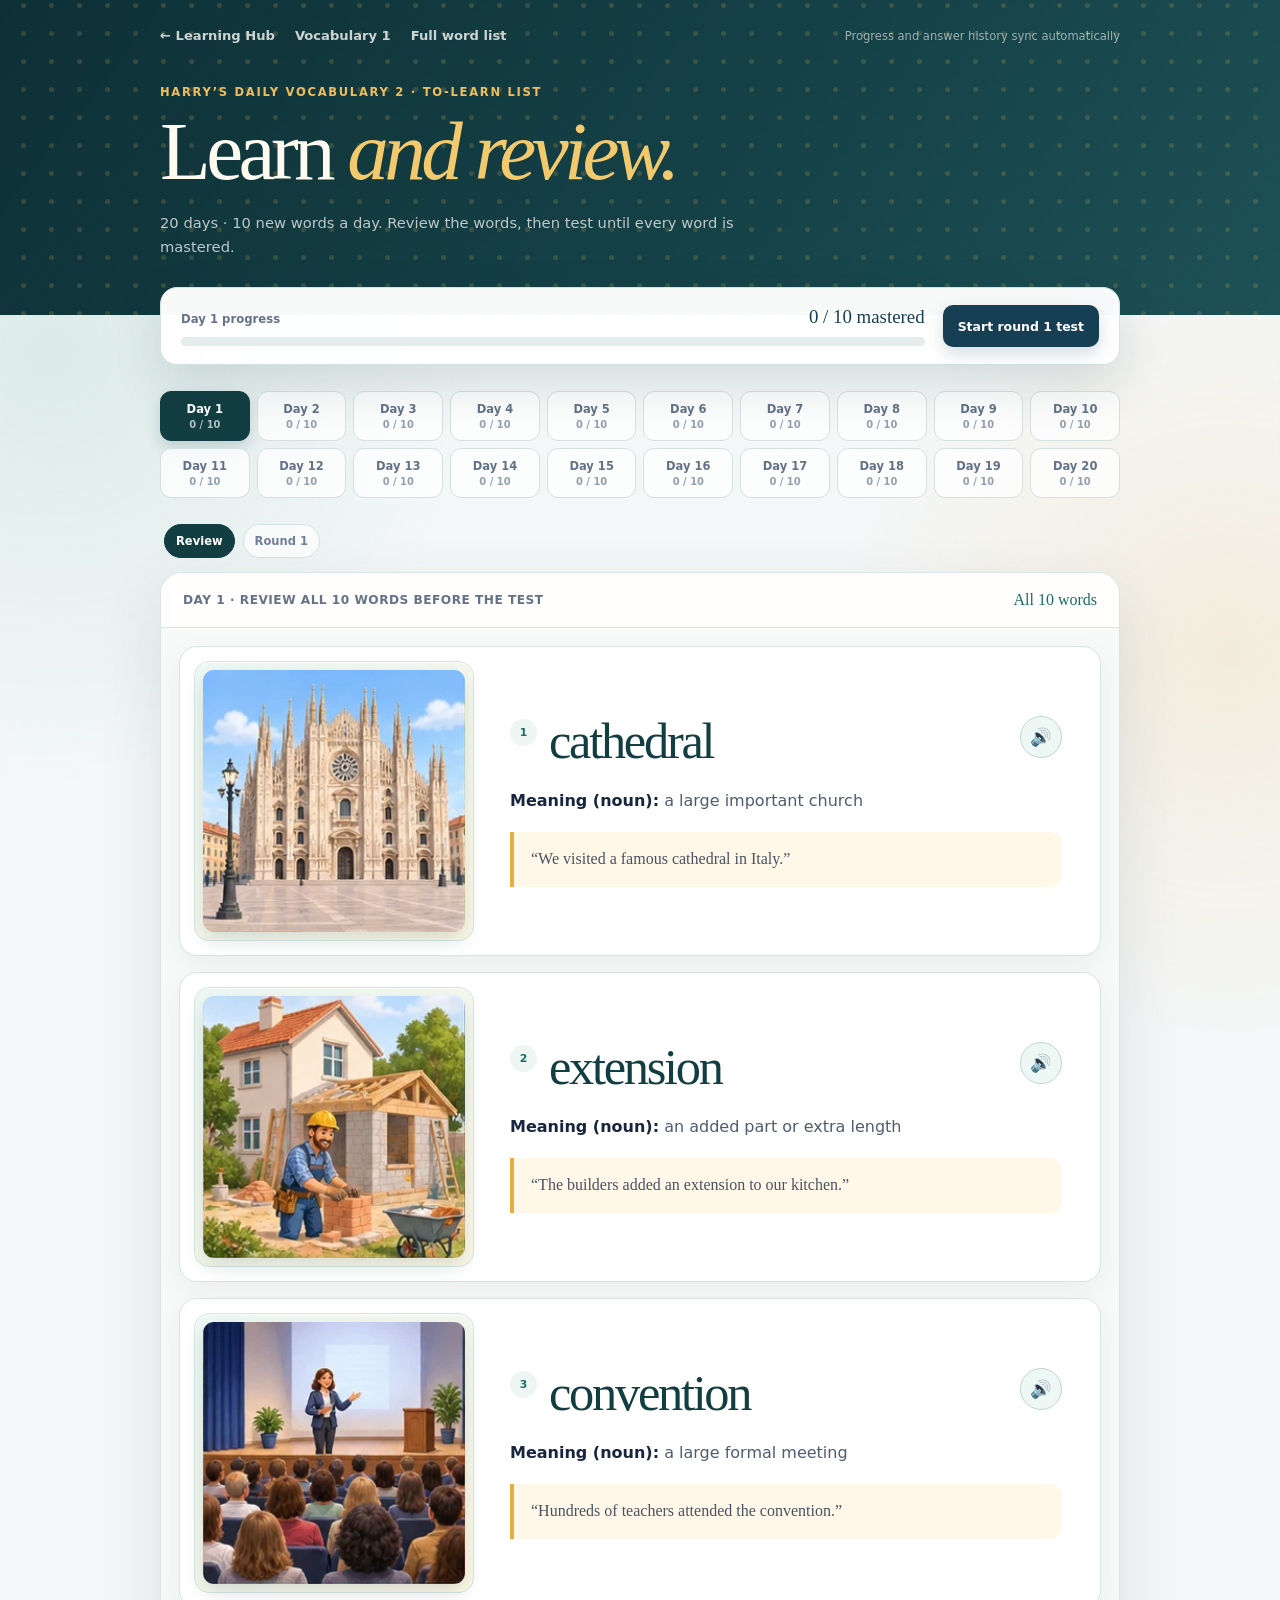
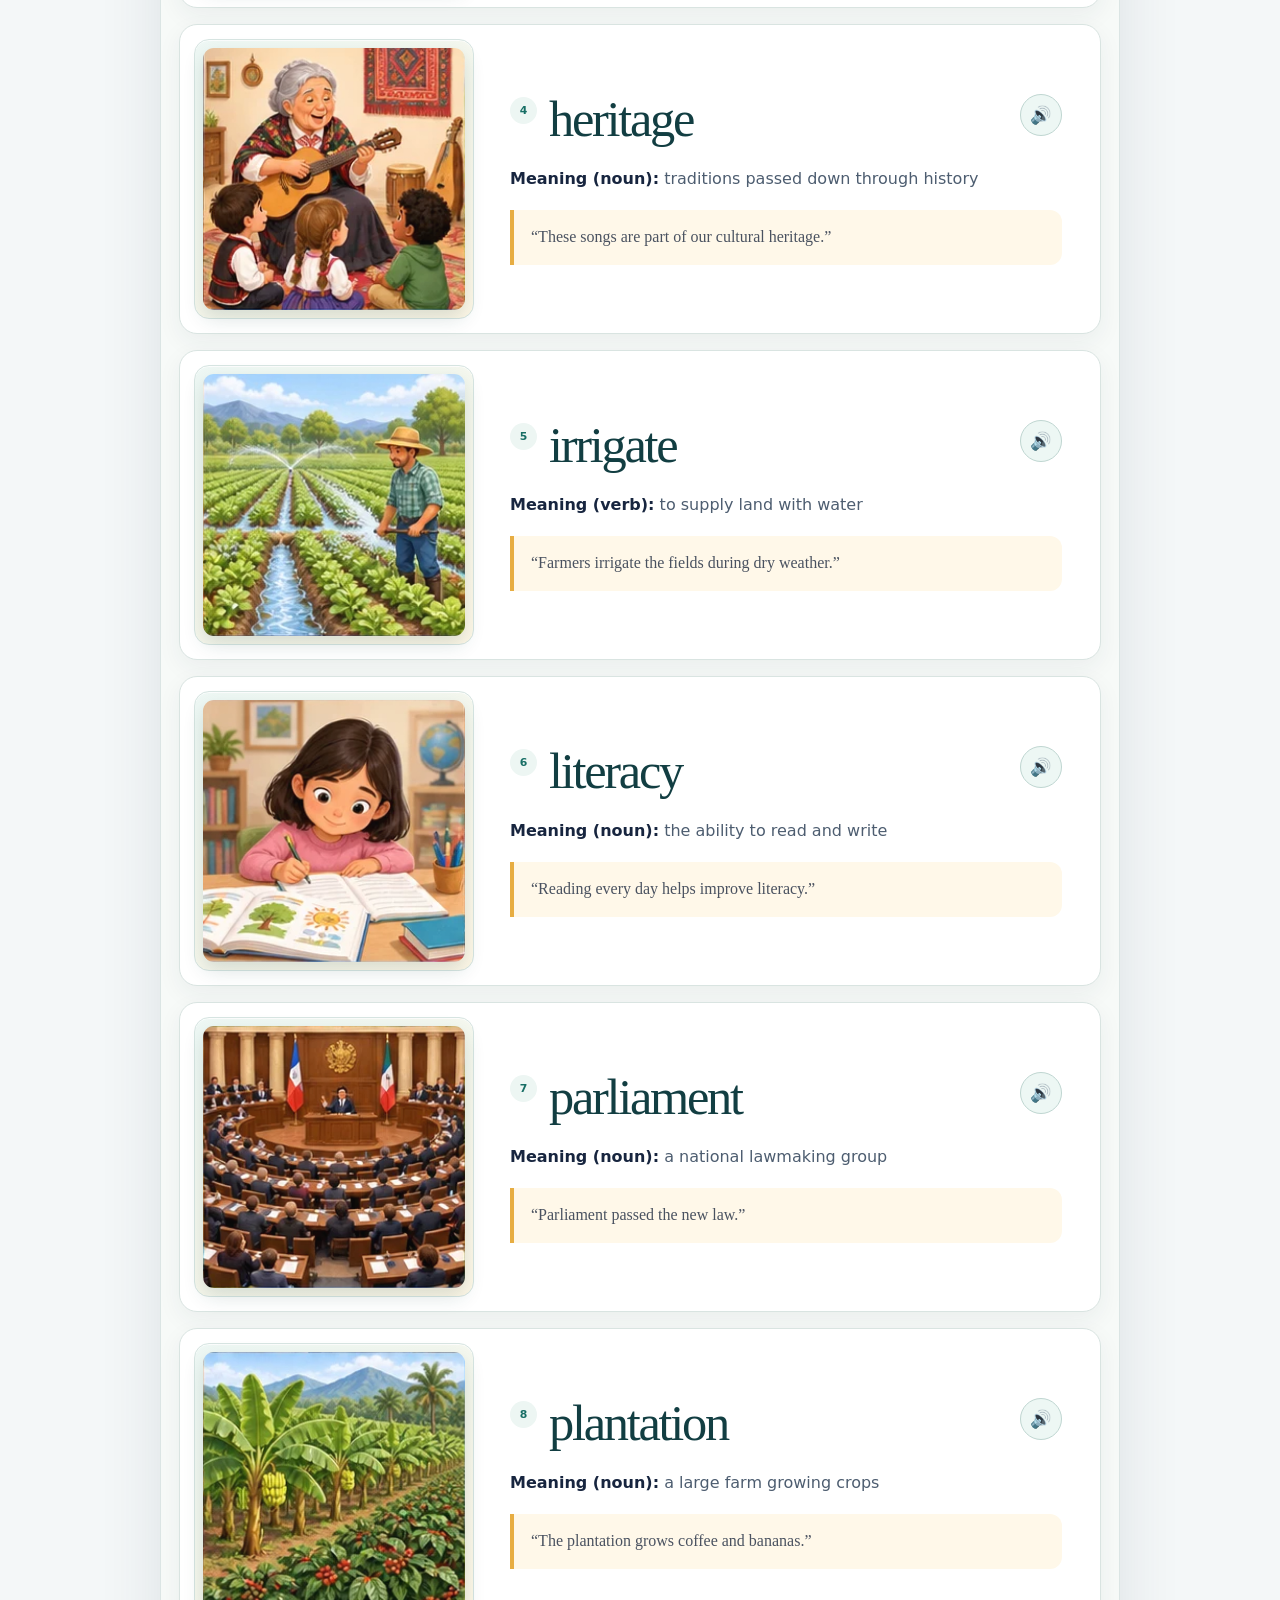
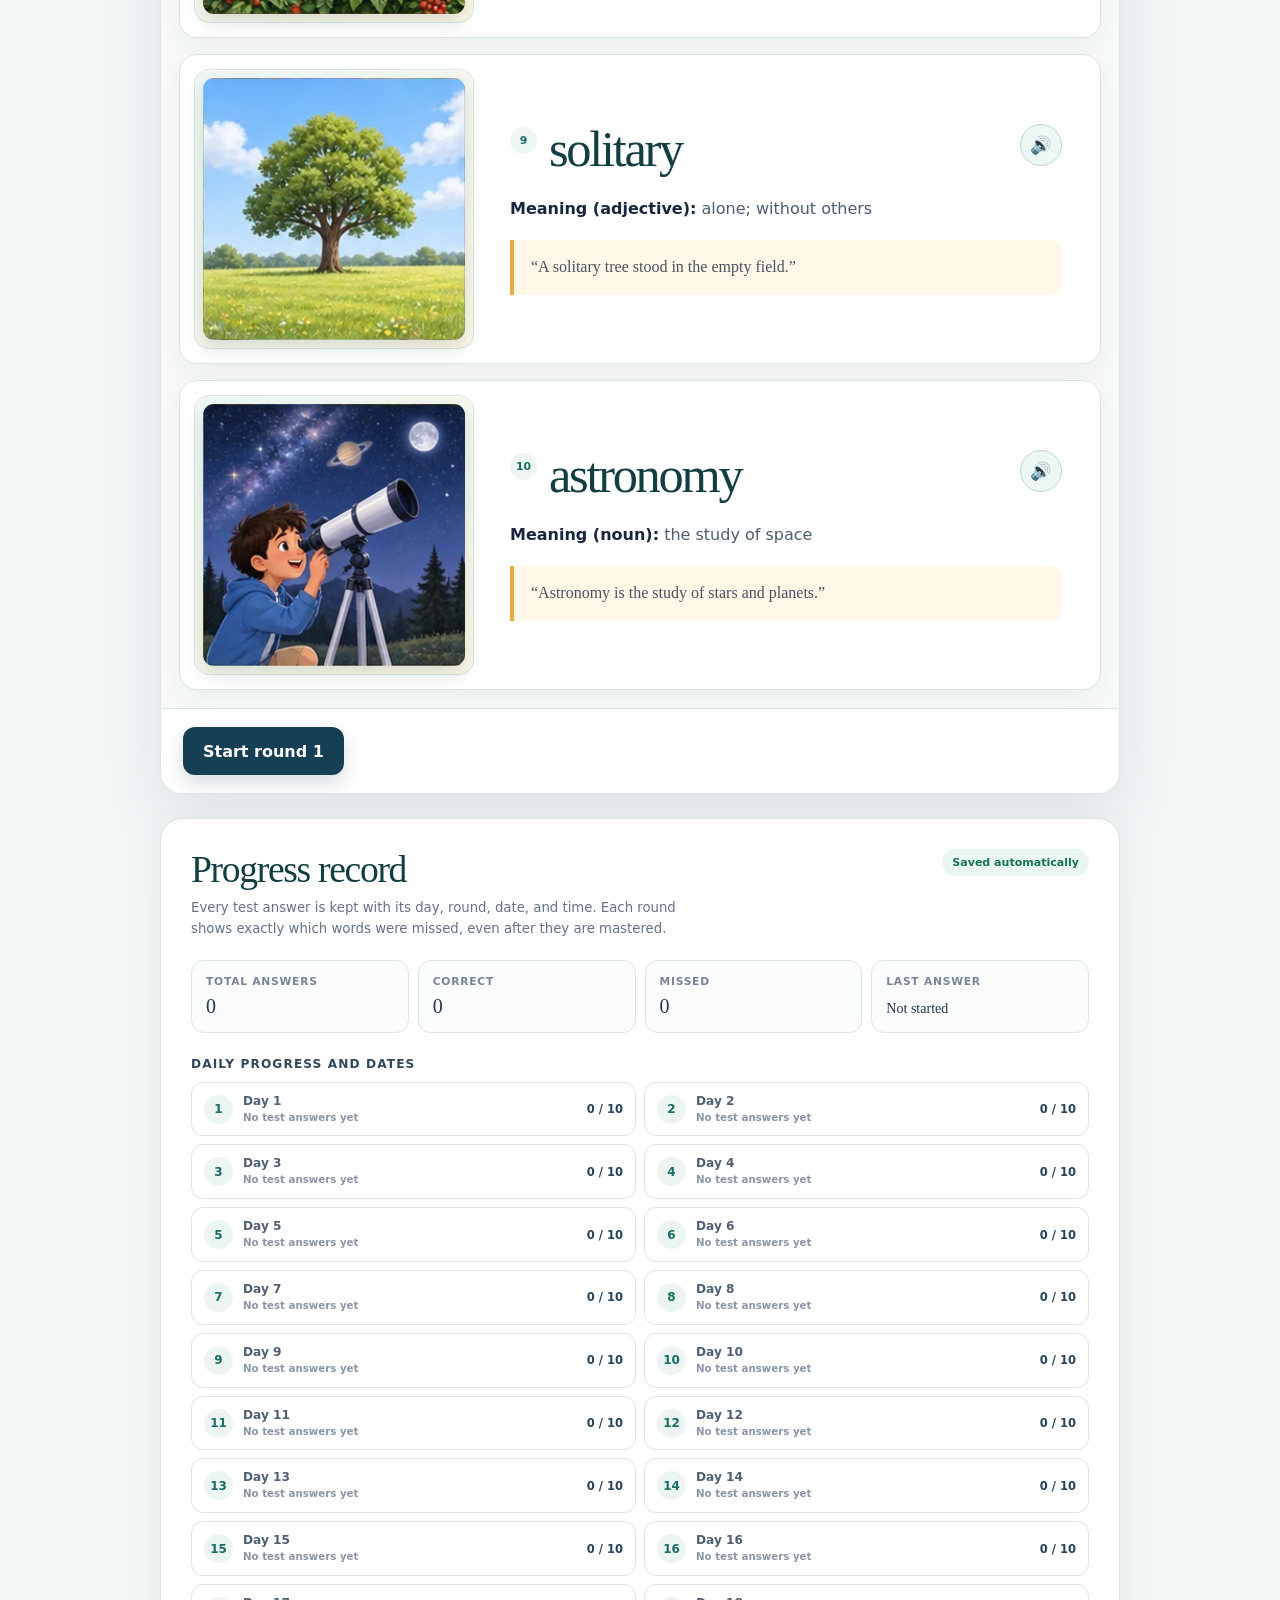
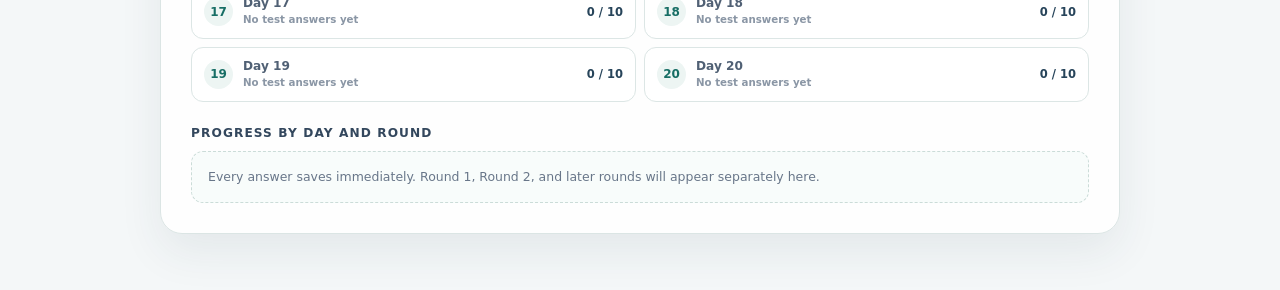
==== docs/learn-2/index.html @ 3b7ebef9 "Add Harry Daily Vocabulary 2 from the next 200 To learn words" ====
<!doctype html>
<html lang="en">
<head>
  <meta charset="utf-8">
  <meta name="viewport" content="width=device-width, initial-scale=1">
  <meta name="description" content="Learn the next 200 To learn words in 20 days, with missed-word rounds and saved online progress.">
  <title>Harry’s Daily Vocabulary 2</title>
  <link rel="stylesheet" href="./styles.css?v=1">
</head>
<body>
  <header class="topbar">
    <div class="topbar-inner">
      <nav class="nav" aria-label="Vocabulary navigation">
        <div class="course-links"><a class="back-link" href="https://shangguanyun08.github.io/marco-learning-hub/">← Learning Hub</a><a class="back-link" href="../learn/">Vocabulary 1</a><a class="back-link" href="../">Full word list</a></div>
        <span class="save-note">Progress and answer history sync automatically</span>
      </nav>
      <p class="eyebrow">Harry’s Daily Vocabulary 2 · To-learn list</p>
      <h1>Learn <em>and review.</em></h1>
      <p class="intro">20 days · 10 new words a day. Review the words, then test until every word is mastered.</p>
    </div>
  </header>

  <main class="shell">
    <section class="status-card" aria-label="Learning progress">
      <div>
        <div class="progress-copy"><span id="progress-label">Loading Day 1</span><strong id="progress-number">0 / 10 mastered</strong></div>
        <div class="progress-track" aria-hidden="true"><span id="progress-bar"></span></div>
      </div>
      <div class="status-actions">
        <button class="test-now" id="start-test" type="button">Start round 1 test</button>
      </div>
    </section>

    <div class="sessions" id="sessions" aria-label="Choose a learning day"></div>
    <div class="rounds" id="rounds" aria-label="Learning steps"></div>
    <section class="card" id="card" aria-live="polite"><div class="center-body"><div><div class="seal" aria-hidden="true">…</div><h2>Loading to-learn words</h2></div></div></section>
    <section class="record-card" id="record-card" aria-labelledby="record-title">
      <div class="record-head">
        <div><h2 id="record-title">Progress record</h2><p>Every test answer is kept with its day, round, date, and time. Each round shows exactly which words were missed, even after they are mastered.</p></div>
        <span class="record-badge">Saved automatically</span>
      </div>
      <div id="record-content"><p class="empty-record">Your dated learning record will appear here after the first test answer.</p></div>
    </section>
  </main>

  <div class="toast" id="toast" role="status" hidden></div>

  <script src="https://shangguanyun08.github.io/marco-learning-hub/shared-online-sync.js?v=1"></script>
  <script src="./app.js?v=1"></script>
</body>
</html>
---- docs/learn-2/styles.css ----
:root {
      color-scheme: light;
      font-family: Inter, ui-sans-serif, system-ui, -apple-system, BlinkMacSystemFont, "Segoe UI", sans-serif;
      color: #17253f;
      background: #f4f7f8;
      --ink: #17253f;
      --muted: #657287;
      --green: #176e65;
      --green-dark: #123e42;
      --gold: #e7ad42;
      --line: #dbe5e4;
      --paper: #fffdf8;
      --success: #167356;
      --danger: #a13d3d;
    }

    * { box-sizing: border-box; }
    html { scroll-behavior: smooth; }
    body {
      min-height: 100vh;
      margin: 0;
      background:
        radial-gradient(circle at 4% 7%, rgba(81, 166, 145, .15), transparent 27rem),
        radial-gradient(circle at 96% 13%, rgba(237, 179, 77, .16), transparent 25rem),
        #f4f7f8;
    }

    button, a { font: inherit; }
    button { cursor: pointer; }
    button:focus-visible, a:focus-visible { outline: 3px solid #f0bd59; outline-offset: 3px; }

    .topbar {
      color: #fffaf0;
      background:
        radial-gradient(circle at 84% 20%, rgba(228, 182, 85, .18) 0 2px, transparent 3px) 0 0 / 28px 28px,
        linear-gradient(128deg, #0d3035, #17454a 68%, #1d5155);
    }

    .topbar-inner {
      width: min(960px, calc(100% - 32px));
      margin: auto;
      padding: 28px 0 56px;
    }

    .nav {
      display: flex;
      align-items: center;
      justify-content: space-between;
      gap: 20px;
    }

    .back-link { color: rgba(255, 255, 255, .78); font-size: .82rem; font-weight: 750; text-decoration: none; }
    .back-link:hover { color: white; }
    .save-note { color: rgba(255, 255, 255, .58); font-size: .72rem; }
    .eyebrow { margin: 42px 0 12px; color: #efbd5d; font-size: .72rem; font-weight: 850; letter-spacing: .15em; text-transform: uppercase; }
    h1 { max-width: 720px; margin: 0; font: 500 clamp(2.65rem, 7vw, 5.2rem) / .98 Georgia, "Times New Roman", serif; letter-spacing: -.055em; }
    h1 em { color: #f3c96e; font-weight: 500; }
    .intro { max-width: 650px; margin: 18px 0 0; color: rgba(255, 255, 255, .72); font-size: .92rem; line-height: 1.65; }

    .shell { width: min(960px, calc(100% - 32px)); margin: -28px auto 56px; }
    .status-card {
      position: relative;
      z-index: 2;
      display: grid;
      grid-template-columns: 1fr auto;
      gap: 18px;
      align-items: center;
      padding: 17px 20px;
      border: 1px solid #d5e3df;
      border-radius: 17px;
      background: rgba(255, 255, 255, .97);
      box-shadow: 0 18px 50px rgba(20, 53, 56, .14);
    }

    .progress-copy { display: flex; align-items: baseline; justify-content: space-between; gap: 14px; margin-bottom: 9px; }
    .progress-copy span { color: var(--muted); font-size: .73rem; font-weight: 750; }
    .progress-copy strong { color: #173f54; font: 1.18rem Georgia, serif; }
    .progress-track { height: 9px; overflow: hidden; border-radius: 99px; background: #e5ecec; }
    .progress-track span { display: block; width: 0; height: 100%; border-radius: inherit; background: linear-gradient(90deg, #207b72, #65bea9); transition: width .3s ease; }
    .status-actions { display: flex; align-items: center; justify-content: flex-end; }
    .test-now {
      min-height: 42px;
      padding: 9px 15px;
      border: 0;
      border-radius: 10px;
      background: #173f54;
      color: white;
      font-size: .78rem;
      font-weight: 850;
      box-shadow: 0 7px 17px rgba(23, 63, 84, .18);
    }
    .test-now:hover { background: #0f3346; transform: translateY(-1px); }

    .rounds { display: flex; align-items: center; gap: 8px; margin: 26px 4px 14px; overflow-x: auto; }
    .sessions { display: grid; grid-template-columns: repeat(10, minmax(0, 1fr)); gap: 7px; margin: 26px 0 14px; }
    .session-button {
      min-width: 0;
      padding: 10px 6px;
      border: 1px solid #d6e0e0;
      border-radius: 11px;
      background: rgba(255, 255, 255, .78);
      color: #637287;
      font-size: .72rem;
      font-weight: 850;
    }
    .session-button span, .session-button small { display: block; }
    .session-button small { margin-top: 3px; color: #93a0ae; font-size: .62rem; }
    .session-button:hover { border-color: #9fc2bb; background: #f3faf8; }
    .session-button.complete { border-color: #a8d3c9; background: #e9f6f2; color: var(--success); }
    .session-button.active { border-color: var(--green-dark); background: var(--green-dark); color: white; box-shadow: 0 7px 16px rgba(18, 62, 66, .18); }
    .session-button.active small { color: rgba(255, 255, 255, .68); }
    .step {
      flex: 0 0 auto;
      display: inline-flex;
      align-items: center;
      justify-content: center;
      min-width: 34px;
      height: 34px;
      padding: 0 11px;
      border: 1px solid #d6e0e0;
      border-radius: 999px;
      background: rgba(255, 255, 255, .72);
      color: #718096;
      font-size: .72rem;
      font-weight: 850;
    }
    .step.done { border-color: #a8d3c9; background: #e9f6f2; color: var(--success); }
    .step.active { border-color: var(--green-dark); background: var(--green-dark); color: white; }

    .card {
      min-height: 480px;
      overflow: hidden;
      border: 1px solid var(--line);
      border-radius: 22px;
      background: var(--paper);
      box-shadow: 0 24px 64px rgba(35, 58, 73, .11);
    }

    .card-head { display: flex; align-items: center; justify-content: space-between; gap: 16px; padding: 18px 22px; border-bottom: 1px solid var(--line); background: rgba(255, 255, 255, .7); }
    .card-head p { margin: 0; color: var(--muted); font-size: .76rem; font-weight: 800; letter-spacing: .04em; text-transform: uppercase; }
    .counter { color: var(--green); font: 1rem Georgia, serif; }

    .review-all-body { padding: 18px; background: #f7faf8; }
    .review-grid { display: grid; grid-template-columns: 1fr; gap: 16px; }
    .review-item {
      display: grid;
      grid-template-columns: minmax(220px, 280px) minmax(0, 1fr);
      gap: 12px;
      align-items: center;
      min-width: 0;
      padding: 14px;
      border: 1px solid #d9e4e1;
      border-radius: 18px;
      background: white;
      box-shadow: 0 8px 24px rgba(35, 58, 73, .06);
    }
    .review-item-copy { min-width: 0; padding: 20px 24px; }
    .review-item .word-line { display: grid; grid-template-columns: auto minmax(0, 1fr) auto; align-items: flex-start; gap: 12px; }
    .review-item .word-line h2 {
      min-width: 0;
      overflow-wrap: anywhere;
      font-size: clamp(2rem, 4vw, 3.15rem);
      line-height: 1.02;
    }
    .review-number {
      display: grid;
      flex: 0 0 auto;
      place-items: center;
      width: 27px;
      height: 27px;
      margin-top: 3px;
      border-radius: 50%;
      background: #edf6f3;
      color: var(--green);
      font-size: .68rem;
      font-weight: 900;
    }
    .review-item .speak-button { flex: 0 0 auto; width: 42px; height: 42px; font-size: 1.08rem; }
    .review-item .meaning { margin-top: 22px; font-size: 1rem; line-height: 1.55; }
    .review-item .example { margin-top: 18px; padding: 15px 17px; font-size: 1rem; line-height: 1.55; }
    .review-item .picture { min-height: 0; padding: 8px; border-radius: 15px; }
    .review-item .picture-art { border-radius: 11px; }
    .review-actions { justify-content: flex-end; }
    .word-line { display: flex; align-items: center; gap: 14px; }
    .word-line h2 { margin: 0; color: var(--green-dark); font: 500 clamp(3rem, 9vw, 5.8rem) / 1 Georgia, serif; letter-spacing: -.045em; }
    .speak-button {
      display: inline-grid;
      place-items: center;
      width: 48px;
      height: 48px;
      border: 1px solid #bfd6d1;
      border-radius: 50%;
      background: #edf7f4;
      color: var(--green);
      font-size: 1.25rem;
    }
    .speak-button:hover { transform: translateY(-1px); background: #e1f2ed; }
    .meaning { margin: 26px 0 0; color: #4d5d70; font-size: clamp(1rem, 2.4vw, 1.25rem); line-height: 1.55; }
    .meaning strong { color: var(--ink); }
    .example { margin: 18px 0 0; padding: 18px 20px; border-left: 4px solid var(--gold); border-radius: 0 12px 12px 0; background: #fff8e9; color: #4a5260; font: 1.15rem/1.55 Georgia, serif; }
    .picture {
      display: grid;
      place-items: center;
      min-height: 230px;
      padding: 10px 10px 17px;
      border: 1px solid #d7e5e2;
      border-radius: 22px;
      background: linear-gradient(145deg, #eef8f5, #fff8e7);
      box-shadow: inset 0 1px rgba(255, 255, 255, .8);
      text-align: center;
    }
    .picture-art {
      display: block;
      width: 100%;
      aspect-ratio: 1;
      overflow: hidden;
      border-radius: 15px;
      background-image: var(--picture-sheet);
      background-repeat: no-repeat;
      background-position: var(--picture-x) var(--picture-y);
      background-size: var(--picture-size, 500% 500%);
      box-shadow: 0 8px 20px rgba(25, 74, 68, .16);
    }
    .picture p { margin: 13px 8px 0; color: #53677a; font-size: .82rem; font-weight: 750; line-height: 1.45; }

    .card-actions { display: flex; justify-content: space-between; gap: 12px; padding: 18px 22px; border-top: 1px solid var(--line); background: white; }
    .button {
      min-height: 48px;
      padding: 11px 20px;
      border: 0;
      border-radius: 12px;
      background: #173f54;
      color: white;
      font-weight: 850;
      box-shadow: 0 8px 20px rgba(23, 63, 84, .18);
    }
    .button:hover { background: #0f3346; transform: translateY(-1px); }
    .button.secondary { border: 1px solid #d5dfe2; background: white; color: #506074; box-shadow: none; }
    .button.secondary:hover { background: #f7faf9; }
    .button:disabled { cursor: not-allowed; opacity: .42; transform: none; }

    .test-body { min-height: 382px; padding: 30px clamp(22px, 6vw, 58px) 34px; }
    .test-layout { display: grid; grid-template-columns: minmax(0, 1.15fr) minmax(220px, .85fr); gap: clamp(24px, 5vw, 52px); align-items: center; }
    .test-copy { min-width: 0; }
    .test-picture { min-height: 230px; }
    .prompt-label { margin: 0 0 8px; color: var(--green); font-size: .72rem; font-weight: 850; letter-spacing: .12em; text-transform: uppercase; }
    .test-meaning { margin: 0; color: #4d5d70; font-size: .96rem; line-height: 1.5; }
    .sentence { margin: 24px 0; color: var(--ink); font: 500 clamp(1.6rem, 4.5vw, 2.55rem)/1.35 Georgia, serif; letter-spacing: -.025em; }
    .blank { color: var(--green); white-space: nowrap; }
    .choices { display: grid; grid-template-columns: repeat(2, minmax(0, 1fr)); gap: 11px; }
    .choice {
      min-height: 56px;
      padding: 12px 15px;
      border: 1px solid #d7e0e1;
      border-radius: 12px;
      background: white;
      color: #263850;
      text-align: left;
      font-weight: 800;
      transition: border-color .15s, background .15s, transform .15s;
    }
    .choice small { margin-right: 9px; color: #91a0ad; }
    .choice:hover:not(:disabled) { border-color: #88b9af; background: #f1f8f6; transform: translateY(-1px); }
    .choice.correct { border-color: #79bba7; background: #e8f6f0; color: #12654c; }
    .choice.wrong { border-color: #dda0a0; background: #fff0ef; color: #943535; }
    .choice:disabled { cursor: default; opacity: 1; }
    .feedback { min-height: 48px; margin: 18px 0 0; padding: 13px 15px; border-radius: 11px; font-size: .85rem; font-weight: 750; line-height: 1.45; }
    .feedback:empty { min-height: 0; margin: 0; padding: 0; }
    .feedback.good { background: #e8f6f0; color: #12654c; }
    .feedback.try { background: #fff0ef; color: #943535; }
    .test-all-body { padding: 18px; background: #f7faf8; }
    .test-list { display: grid; gap: 14px; }
    .test-question { padding: clamp(18px, 4vw, 28px); border: 1px solid #d9e4e1; border-radius: 17px; background: white; box-shadow: 0 8px 24px rgba(35, 58, 73, .06); }
    .test-question.answered { border-color: #bbd8d0; }
    .test-question-head { display: flex; justify-content: space-between; gap: 16px; align-items: flex-start; }
    .test-question-head .prompt-label { margin-bottom: 6px; }
    .test-question-number { flex: 0 0 auto; display: grid; place-items: center; width: 34px; height: 34px; border-radius: 50%; background: #edf6f3; color: var(--green); font-size: .75rem; font-weight: 900; }
    .test-question .sentence { margin: 18px 0; font-size: clamp(1.35rem, 3.4vw, 2rem); }
    .test-question .feedback { margin-bottom: 0; }
    .test-all-actions { position: sticky; bottom: 0; z-index: 3; box-shadow: 0 -10px 28px rgba(35, 58, 73, .07); }

    .center-body { display: grid; place-items: center; min-height: 380px; padding: 44px 24px; text-align: center; }
    .center-body > div { max-width: 560px; }
    .seal { display: grid; place-items: center; width: 82px; height: 82px; margin: 0 auto 22px; border-radius: 50%; background: #e8f6f0; color: var(--success); font-size: 2rem; }
    .center-body h2 { margin: 0; color: var(--green-dark); font: 500 clamp(2.1rem, 6vw, 3.5rem)/1.05 Georgia, serif; letter-spacing: -.04em; }
    .center-body p { margin: 17px auto 26px; color: var(--muted); line-height: 1.65; }
    .score-row { display: flex; justify-content: center; gap: 9px; flex-wrap: wrap; margin: 22px 0; }
    .score-row span { padding: 8px 12px; border: 1px solid #d7e3e0; border-radius: 999px; background: white; color: #526276; font-size: .76rem; font-weight: 800; }

    .record-card {
      margin-top: 24px;
      padding: clamp(20px, 4vw, 30px);
      border: 1px solid var(--line);
      border-radius: 22px;
      background: rgba(255, 255, 255, .9);
      box-shadow: 0 18px 44px rgba(35, 58, 73, .08);
    }
    .record-head { display: flex; align-items: flex-start; justify-content: space-between; gap: 20px; }
    .record-head h2 { margin: 0; color: var(--green-dark); font: 500 clamp(1.65rem, 4vw, 2.35rem)/1.1 Georgia, serif; letter-spacing: -.035em; }
    .record-head p { max-width: 530px; margin: 8px 0 0; color: var(--muted); font-size: .83rem; line-height: 1.55; }
    .record-badge { flex: 0 0 auto; padding: 7px 10px; border-radius: 999px; background: #e9f6f2; color: var(--success); font-size: .69rem; font-weight: 850; }
    .record-stats { display: grid; grid-template-columns: repeat(4, minmax(0, 1fr)); gap: 9px; margin-top: 20px; }
    .record-stat { min-width: 0; padding: 14px; border: 1px solid #dce6e5; border-radius: 13px; background: #fbfdfc; }
    .record-stat span { display: block; color: #788598; font-size: .67rem; font-weight: 850; letter-spacing: .07em; text-transform: uppercase; }
    .record-stat strong { display: block; margin-top: 6px; color: #20364d; font: 1.25rem/1.2 Georgia, serif; overflow-wrap: anywhere; }
    .record-stat time { font-size: .88rem; }
    .record-section { margin-top: 24px; }
    .record-section h3 { margin: 0 0 11px; color: #33475d; font-size: .76rem; font-weight: 900; letter-spacing: .09em; text-transform: uppercase; }
    .session-records { display: grid; grid-template-columns: repeat(2, minmax(0, 1fr)); gap: 8px; }
    .session-record { display: grid; grid-template-columns: auto 1fr auto; gap: 10px; align-items: center; padding: 11px 12px; border: 1px solid #dce6e5; border-radius: 12px; background: white; }
    .session-record > strong { display: grid; place-items: center; width: 29px; height: 29px; border-radius: 50%; background: #edf5f3; color: var(--green); font-size: .75rem; }
    .session-record p { min-width: 0; margin: 0; color: #506074; font-size: .76rem; font-weight: 800; }
    .session-record small { display: block; margin-top: 3px; color: #8a96a5; font-size: .64rem; font-weight: 650; line-height: 1.35; }
    .session-record .session-score { color: #27445a; font-size: .72rem; font-weight: 900; white-space: nowrap; }
    .miss-list { display: grid; gap: 8px; }
    .miss-row { display: grid; grid-template-columns: minmax(110px, .55fr) minmax(0, 1.35fr) auto; gap: 14px; align-items: center; padding: 12px 13px; border: 1px solid #ead7d3; border-radius: 12px; background: #fffaf8; }
    .miss-word strong { display: block; color: #7f3838; font: 1.05rem Georgia, serif; }
    .miss-word span { display: block; margin-top: 3px; color: #a06b68; font-size: .64rem; font-weight: 850; }
    .miss-detail { min-width: 0; color: #596778; font-size: .73rem; line-height: 1.45; }
    .miss-detail strong { color: #34475c; }
    .miss-meta { text-align: right; }
    .miss-meta span { display: inline-block; padding: 5px 8px; border-radius: 999px; background: #f9e7e3; color: #923e3e; font-size: .64rem; font-weight: 900; }
    .miss-meta small { display: block; margin-top: 5px; color: #8b97a5; font-size: .62rem; }
    .round-history { display: grid; gap: 10px; }
    .round-record { overflow: hidden; border: 1px solid #dce6e5; border-radius: 14px; background: white; }
    .round-record-head {
      display: grid;
      grid-template-columns: auto minmax(0, 1fr) auto;
      gap: 11px;
      align-items: center;
      padding: 12px 14px;
      background: #f8fbfa;
    }
    .round-record-number {
      display: grid;
      place-items: center;
      width: 34px;
      height: 34px;
      border-radius: 50%;
      background: #e8f4f1;
      color: var(--green);
      font-size: .76rem;
      font-weight: 900;
    }
    .round-record-title { min-width: 0; }
    .round-record-title strong { display: block; color: #30475b; font-size: .82rem; }
    .round-record-title small { display: block; margin-top: 3px; color: #8491a0; font-size: .65rem; }
    .round-record-score { color: #4c6072; font-size: .71rem; font-weight: 900; white-space: nowrap; }
    .round-record-score.has-misses { color: #913f3f; }
    .round-misses { display: flex; flex-wrap: wrap; gap: 7px; padding: 12px 14px 14px; border-top: 1px solid #e8efed; }
    .round-miss-word { padding: 7px 10px; border-radius: 999px; background: #f9e7e3; color: #893c3c; font: .82rem Georgia, serif; }
    .round-perfect { margin: 0; padding: 12px 14px 14px; border-top: 1px solid #e8efed; color: var(--success); font-size: .75rem; font-weight: 800; }
    .empty-record { margin: 0; padding: 16px; border: 1px dashed #cbdcd8; border-radius: 12px; background: #f8fcfb; color: #687689; font-size: .78rem; line-height: 1.5; }

    .toast { position: fixed; right: 18px; bottom: 18px; z-index: 10; max-width: 320px; padding: 12px 15px; border-radius: 11px; background: #173f54; color: white; font-size: .8rem; font-weight: 750; box-shadow: 0 13px 34px rgba(23, 63, 84, .3); }
    [hidden] { display: none !important; }

    @media (max-width: 820px) {
      .sessions { grid-template-columns: repeat(5, minmax(0, 1fr)); }
      .review-item { grid-template-columns: minmax(190px, 240px) minmax(0, 1fr); }
      .review-item-copy { padding: 14px 16px; }
    }

    @media (max-width: 640px) {
      .topbar-inner { padding-top: 22px; }
      .save-note { display: none; }
      .eyebrow { margin-top: 34px; }
      .status-card { grid-template-columns: 1fr; }
      .status-actions { width: 100%; }
      .status-actions button { flex: 1; }
      .sessions { grid-template-columns: repeat(4, minmax(0, 1fr)); }
      .card { min-height: 0; }
      .review-all-body { padding: 10px; }
      .review-grid { gap: 12px; }
      .review-item { grid-template-columns: minmax(120px, 36%) minmax(0, 1fr); gap: 6px; align-items: start; width: 100%; padding: 10px; }
      .review-item-copy { padding: 4px 4px 4px 12px; }
      .review-item .word-line { gap: 6px; }
      .review-item .word-line h2 { font-size: clamp(1.35rem, 7vw, 1.85rem); }
      .review-number { width: 24px; height: 24px; font-size: .62rem; }
      .review-item .speak-button { width: 34px; height: 34px; font-size: .85rem; }
      .review-item .meaning { margin-top: 12px; font-size: .82rem; line-height: 1.45; }
      .review-item .example { margin-top: 10px; padding: 10px; font-size: .82rem; line-height: 1.45; }
      .card-actions { padding: 14px; }
      .button { flex: 1; padding-inline: 12px; }
      .choices { grid-template-columns: 1fr; }
      .test-all-body { padding: 10px; }
      .test-question { padding: 17px 14px; }
      .word-line { align-items: flex-start; }
      .speak-button { flex: 0 0 auto; width: 44px; height: 44px; }
      .record-head { display: block; }
      .record-badge { display: inline-block; margin-top: 12px; }
      .record-stats { grid-template-columns: repeat(2, minmax(0, 1fr)); }
      .session-records { grid-template-columns: 1fr; }
      .miss-row { grid-template-columns: 1fr auto; }
      .miss-detail { grid-column: 1 / -1; grid-row: 2; }
      .round-record-head { grid-template-columns: auto minmax(0, 1fr); }
      .round-record-score { grid-column: 2; white-space: normal; }
    }

    @media (prefers-reduced-motion: reduce) {
      *, *::before, *::after { scroll-behavior: auto !important; transition: none !important; }
    }

.course-links { display:flex; flex-wrap:wrap; gap:10px 20px; }
@media (max-width:600px) { .nav {align-items:flex-start;flex-direction:column;gap:12px;} }
@media (max-width:600px) {
  .review-item .word-line { grid-template-columns:minmax(0,1fr) auto; gap:8px; }
  .review-item .word-line h2 { grid-column:1 / -1; grid-row:2; font-size:1.4rem; line-height:1.15; }
  .review-item .speak-button { grid-column:2; grid-row:1; }
  .review-item .meaning { margin-top:14px; }
}
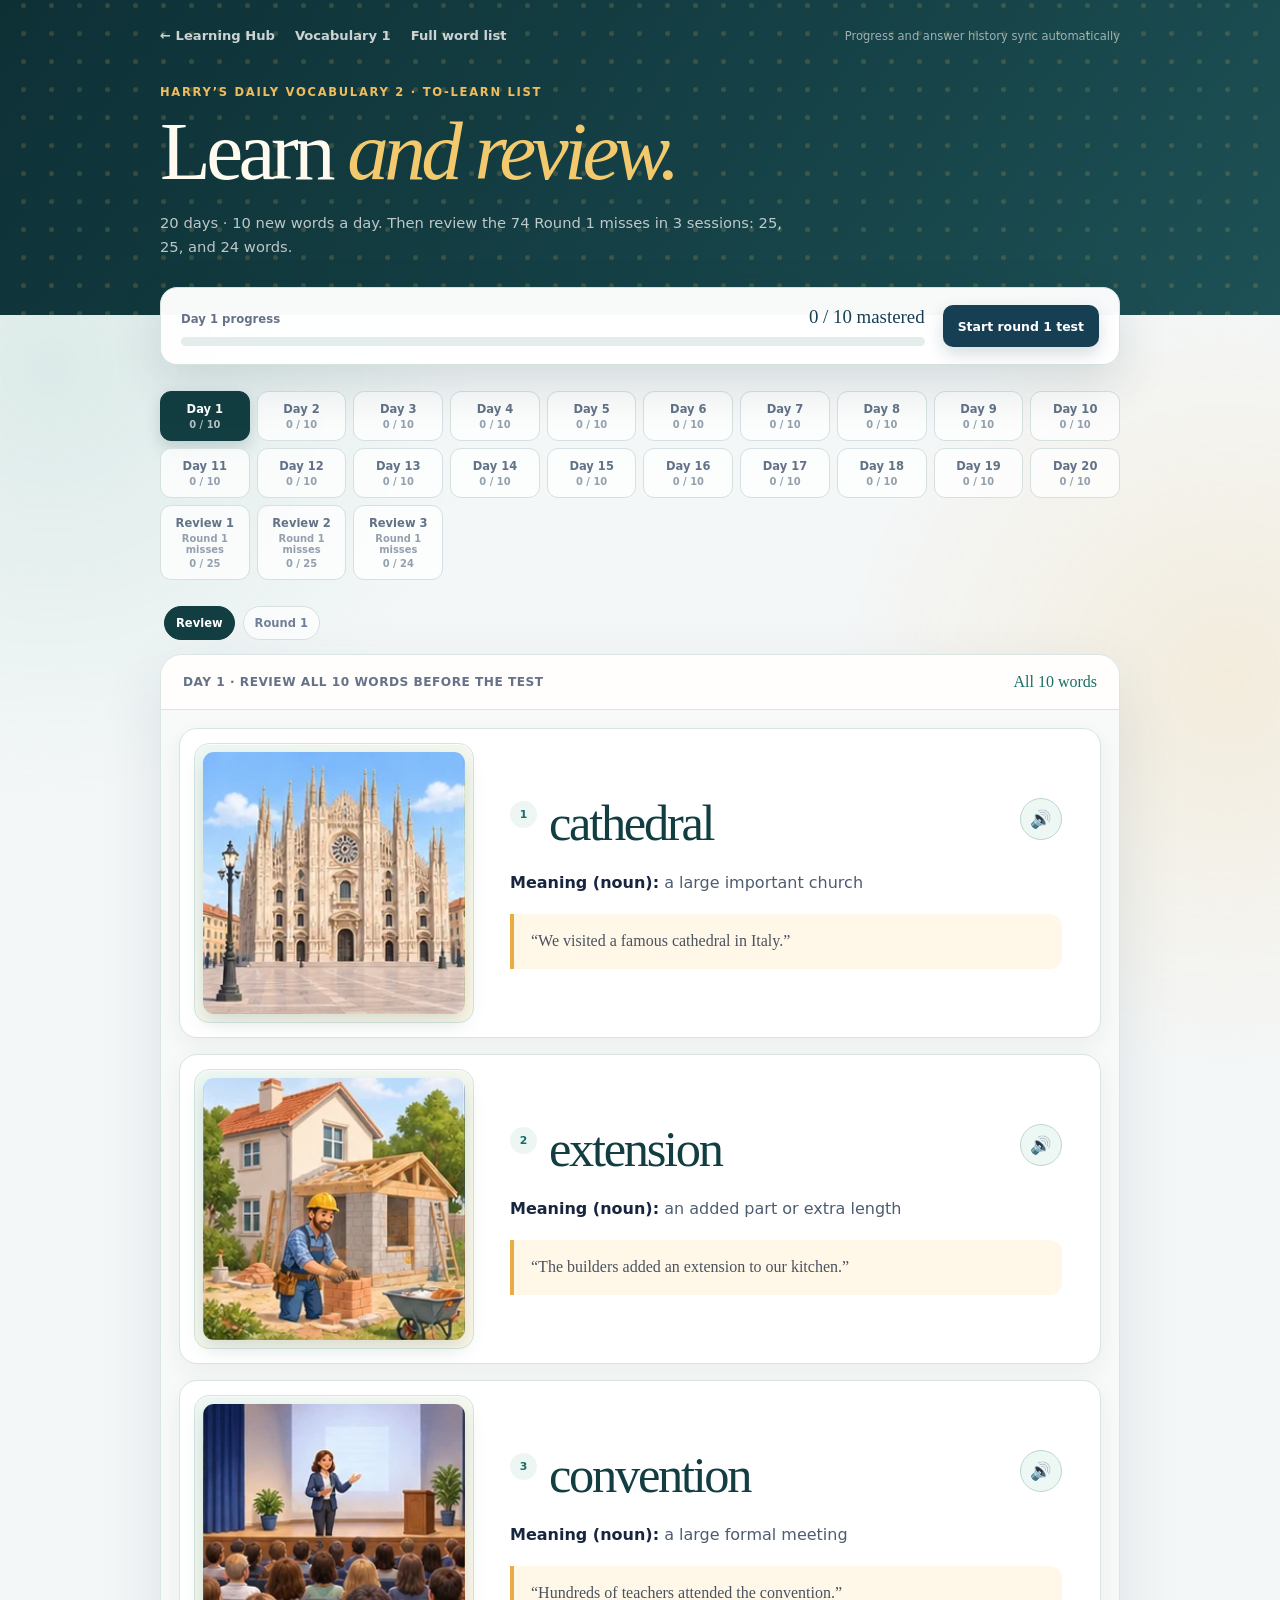
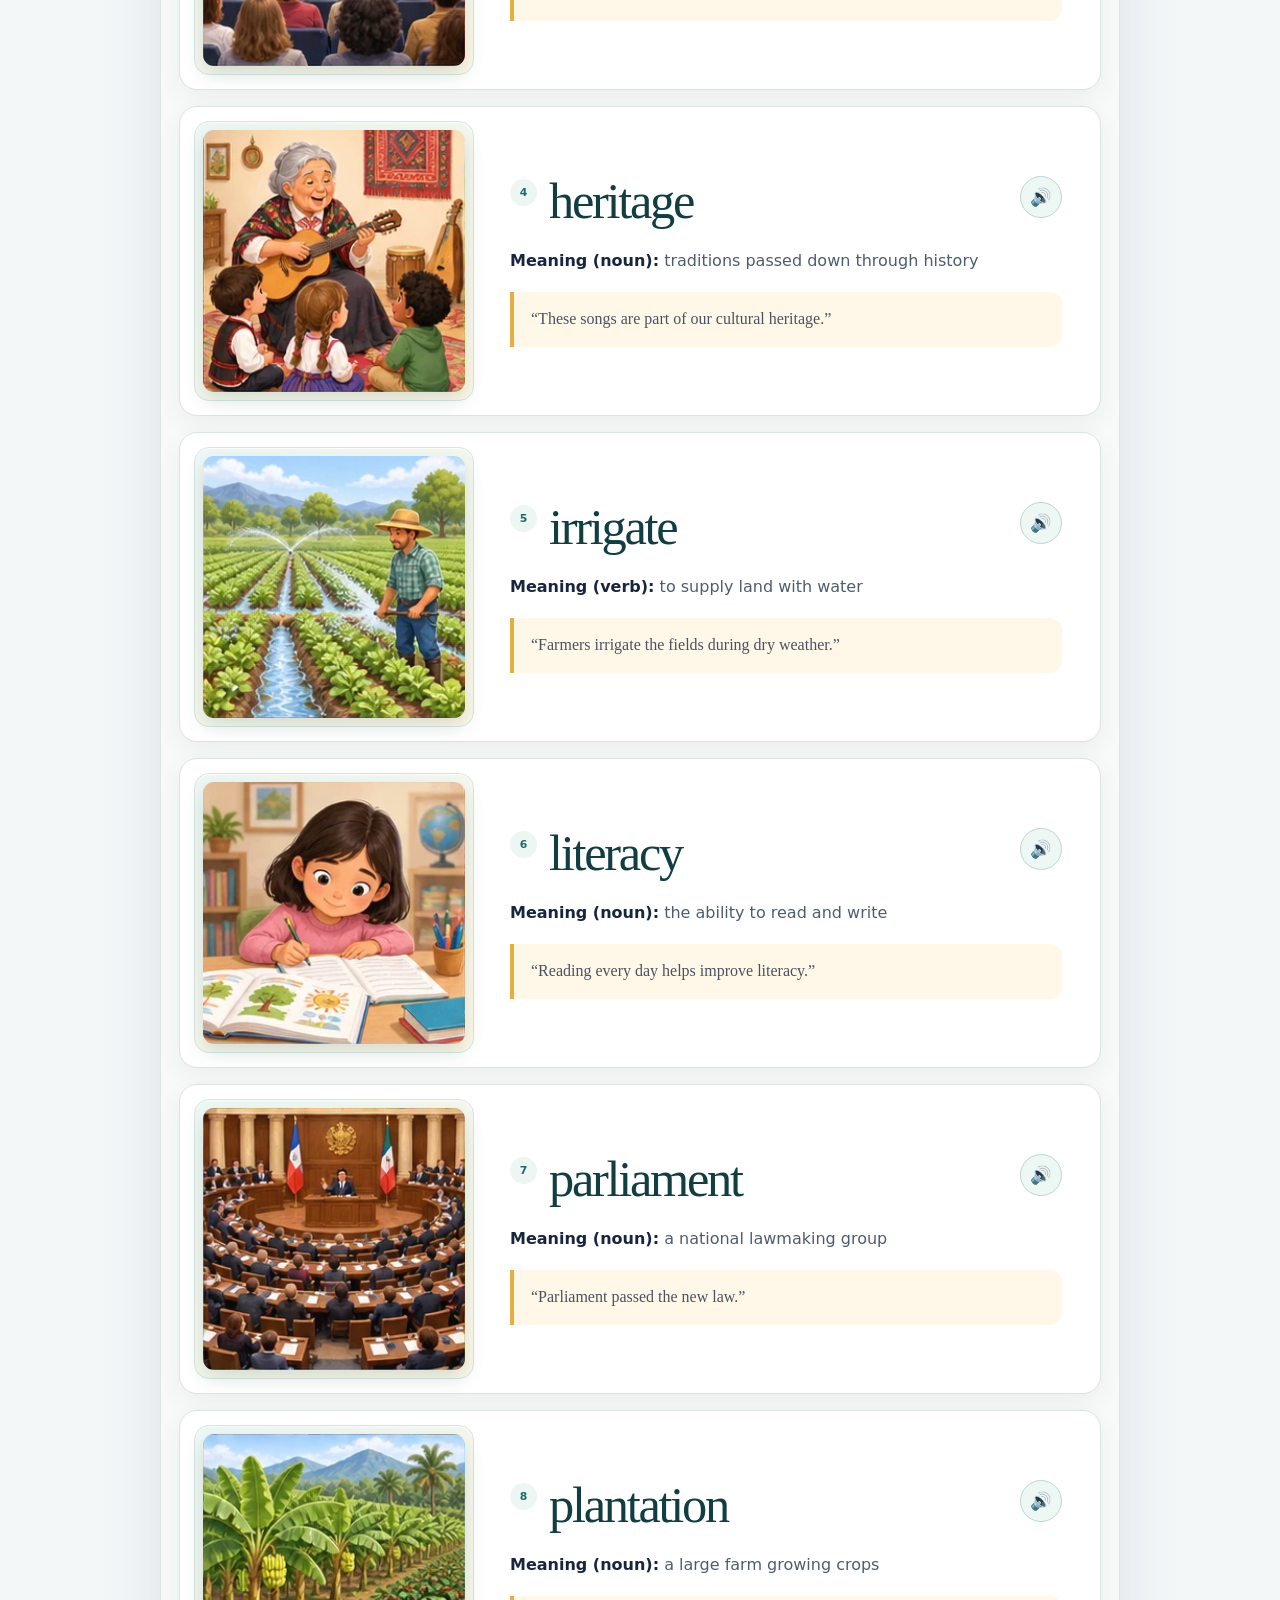
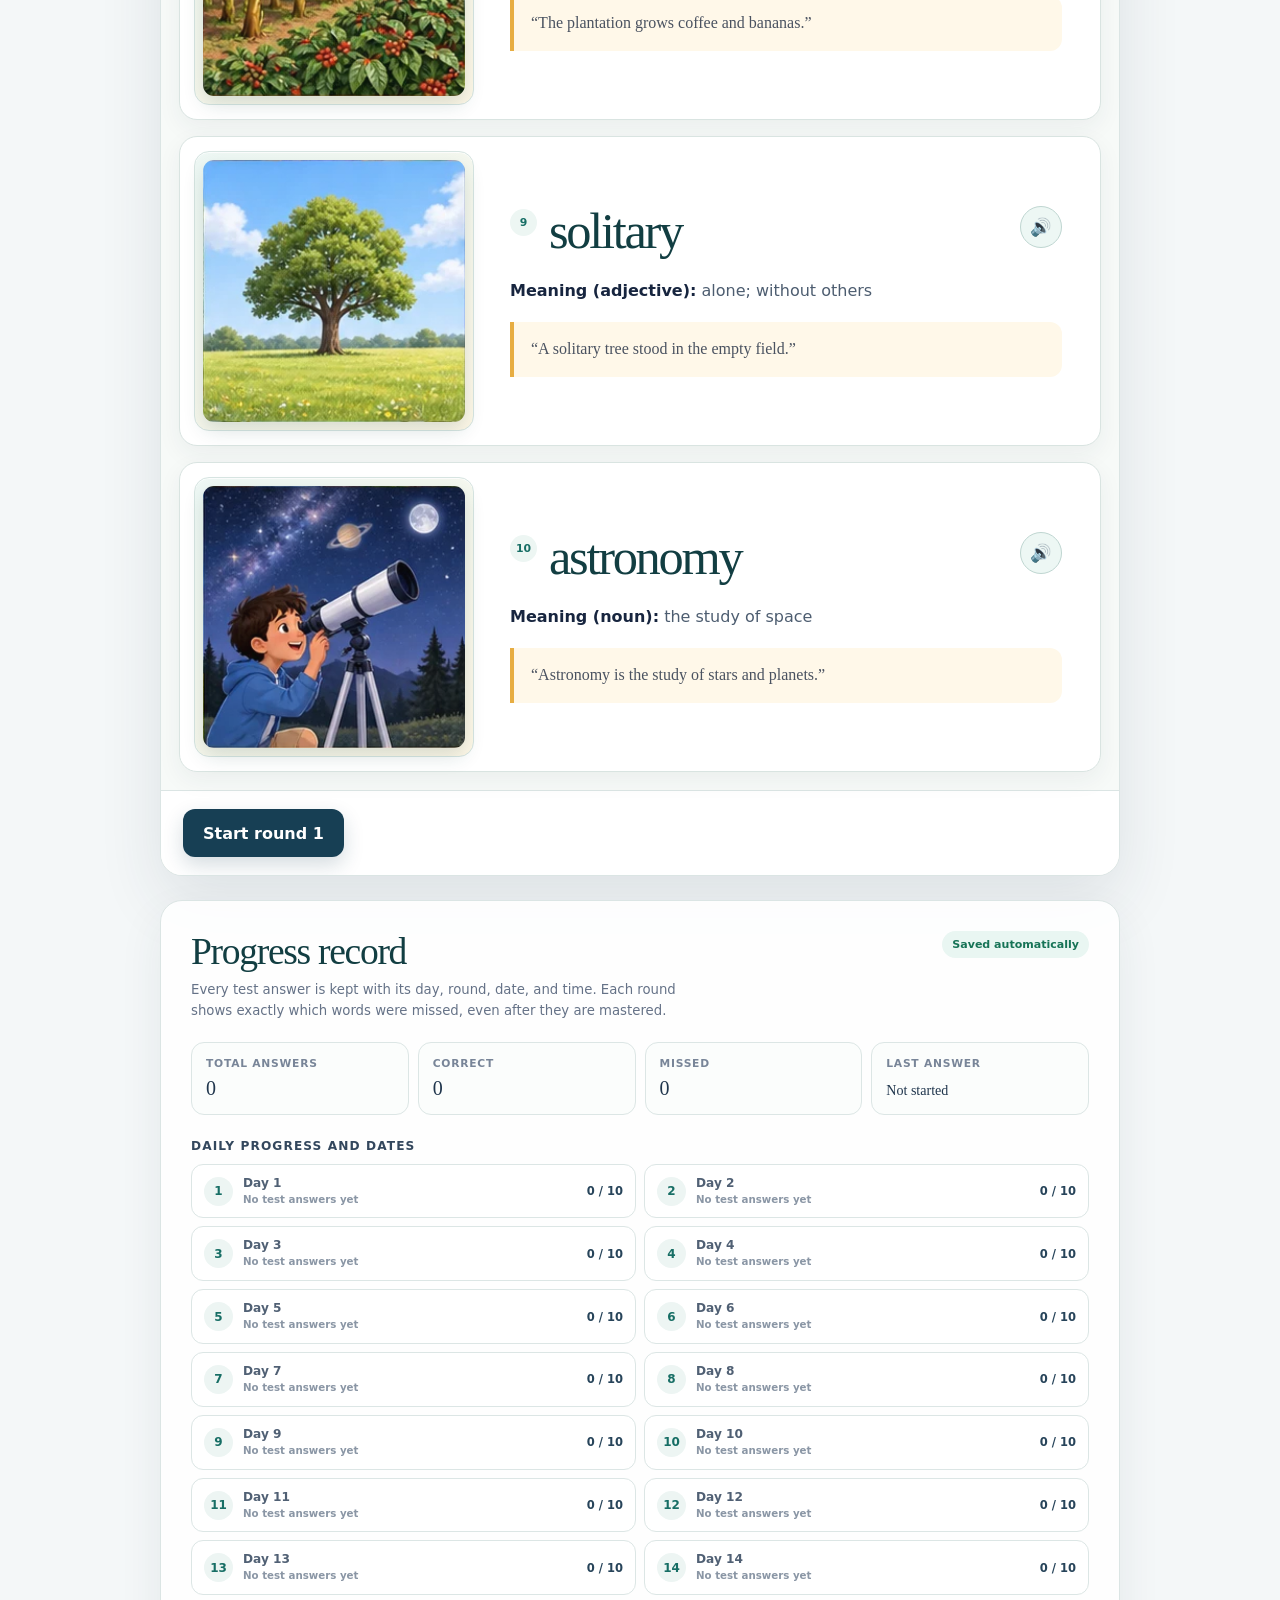
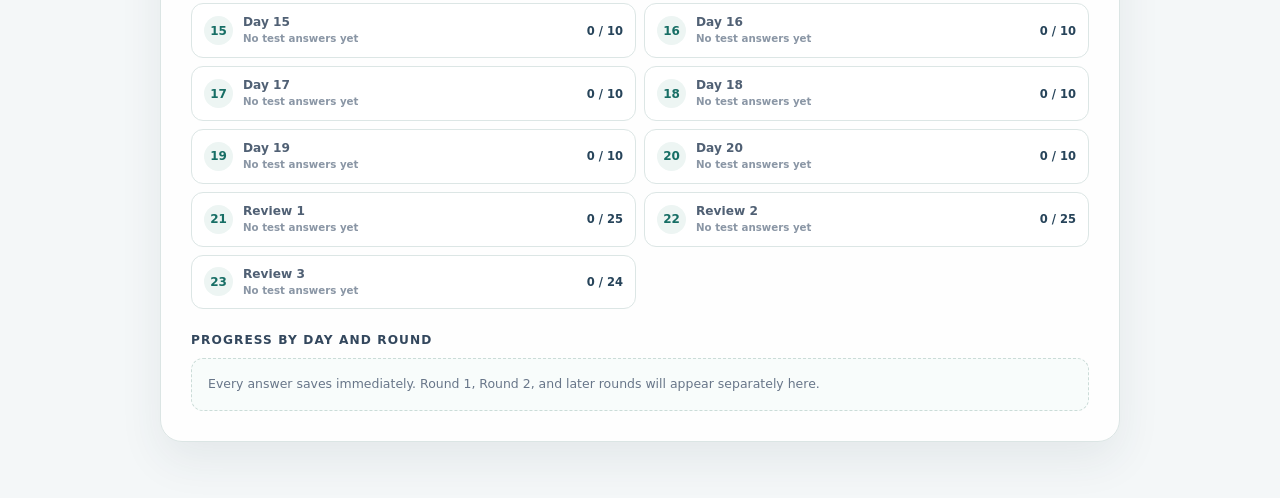
==== commit 1d695308: "Add three Vocabulary 2 review sessions for 74 original Round 1 misses" ====
--- a/docs/learn-2/index.html
+++ b/docs/learn-2/index.html
@@ -16,7 +16,7 @@
       </nav>
       <p class="eyebrow">Harry’s Daily Vocabulary 2 · To-learn list</p>
       <h1>Learn <em>and review.</em></h1>
-      <p class="intro">20 days · 10 new words a day. Review the words, then test until every word is mastered.</p>
+      <p class="intro">20 days · 10 new words a day. Then review the 74 Round 1 misses in 3 sessions: 25, 25, and 24 words.</p>
     </div>
   </header>
 
@@ -46,6 +46,6 @@
   <div class="toast" id="toast" role="status" hidden></div>
 
   <script src="https://shangguanyun08.github.io/marco-learning-hub/shared-online-sync.js?v=1"></script>
-  <script src="./app.js?v=1"></script>
+  <script src="./app.js?v=2"></script>
 </body>
 </html>
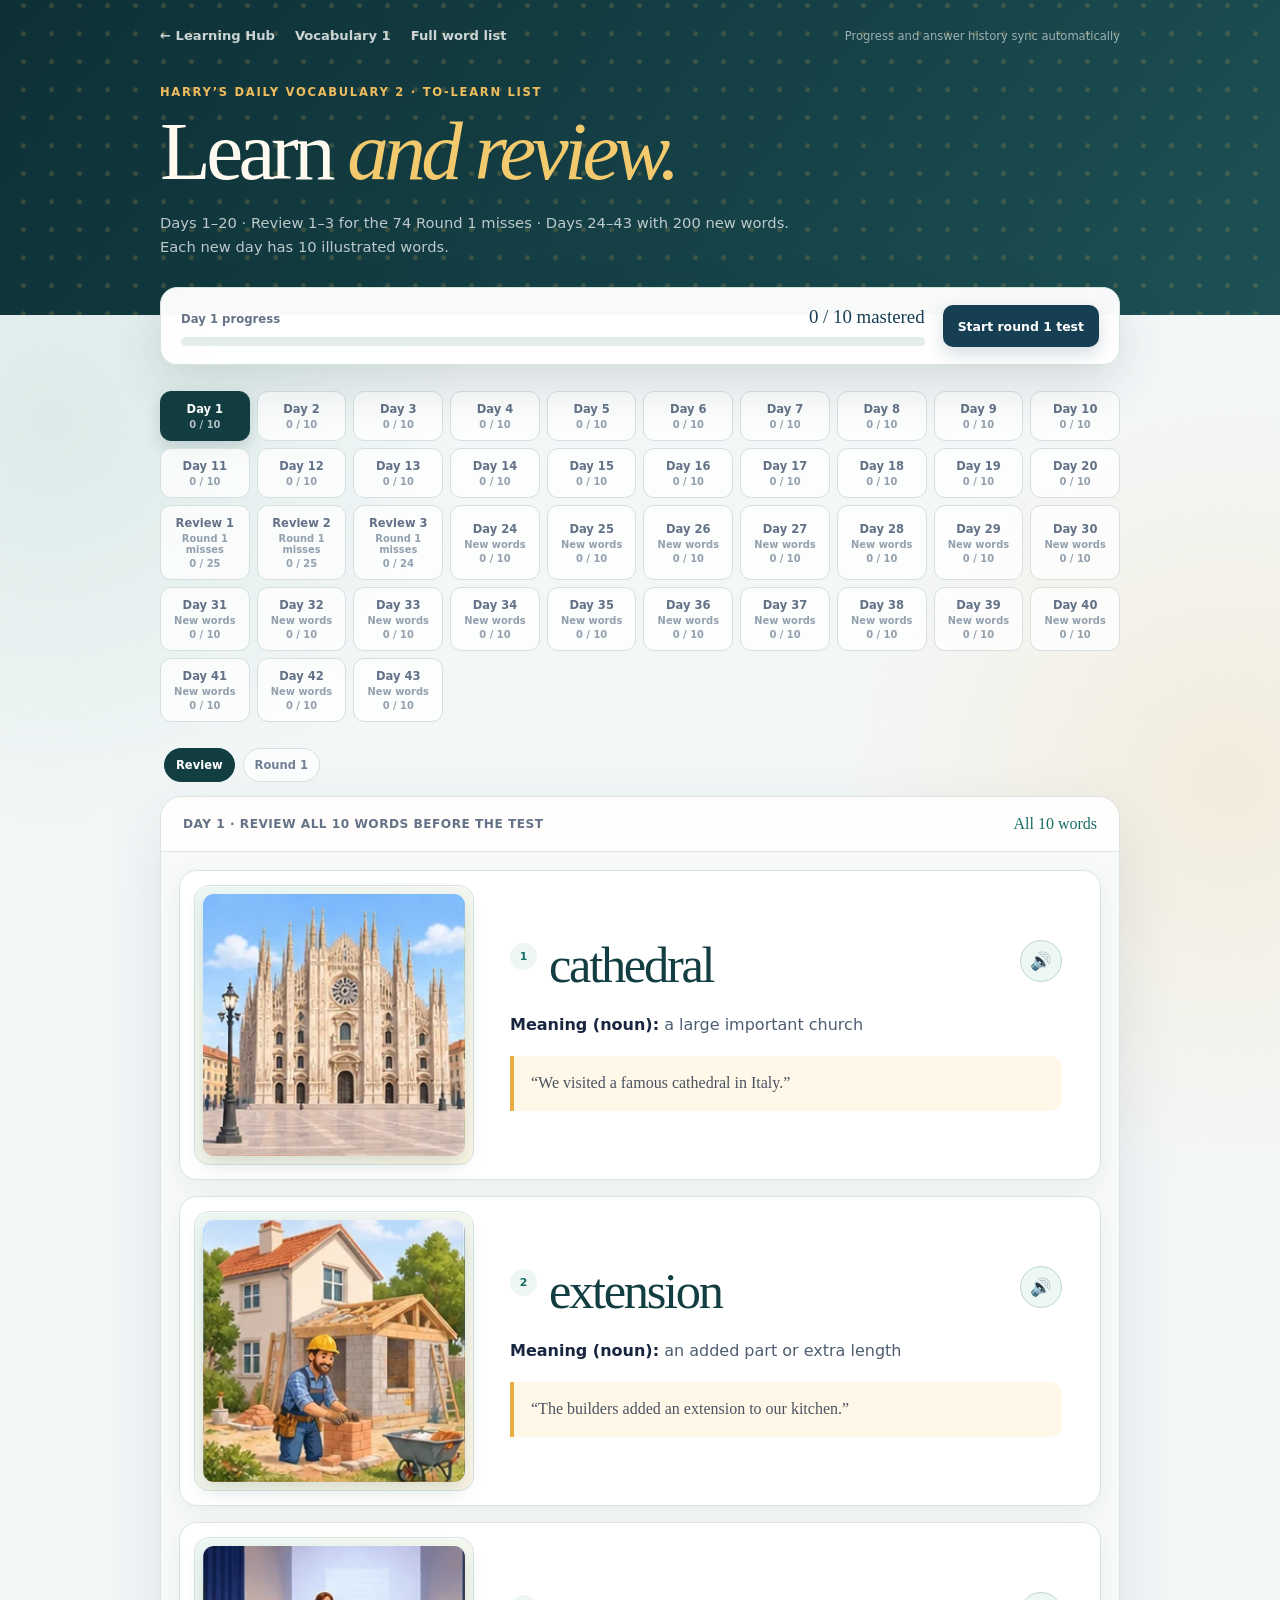
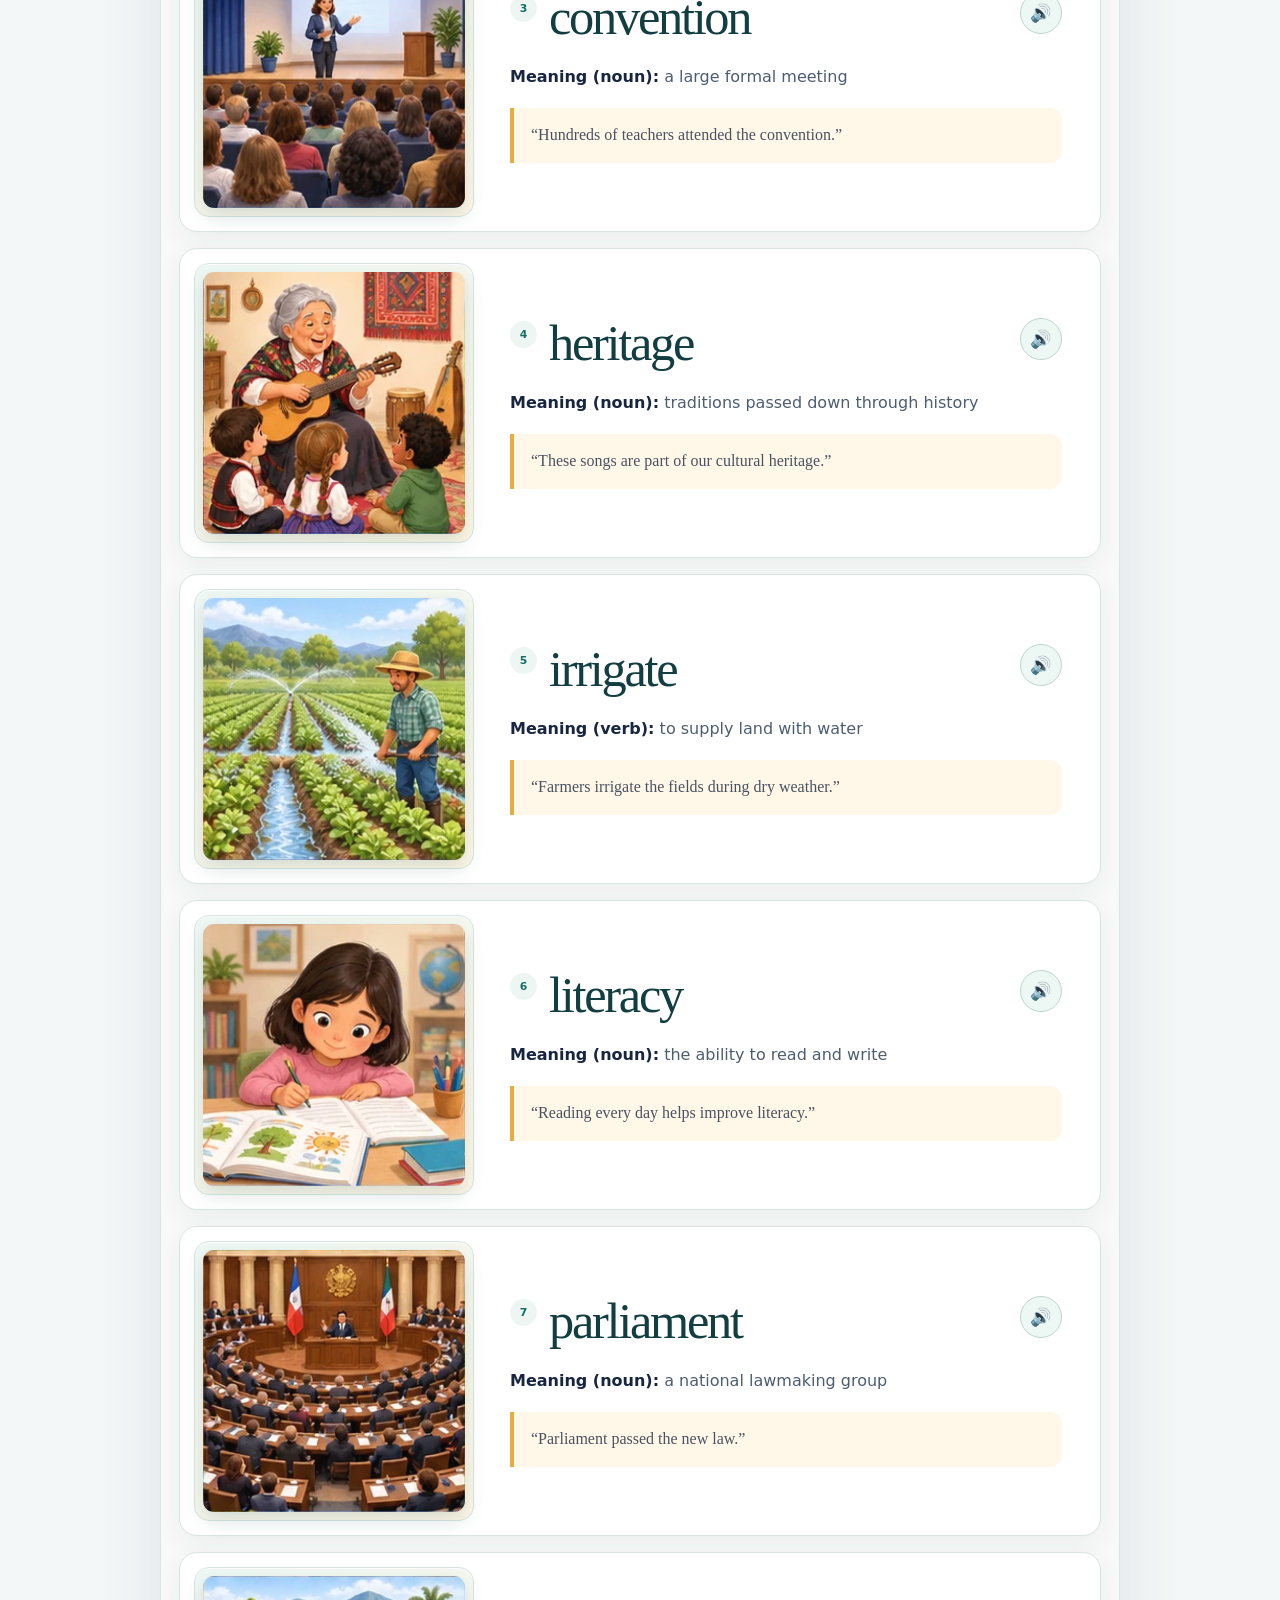
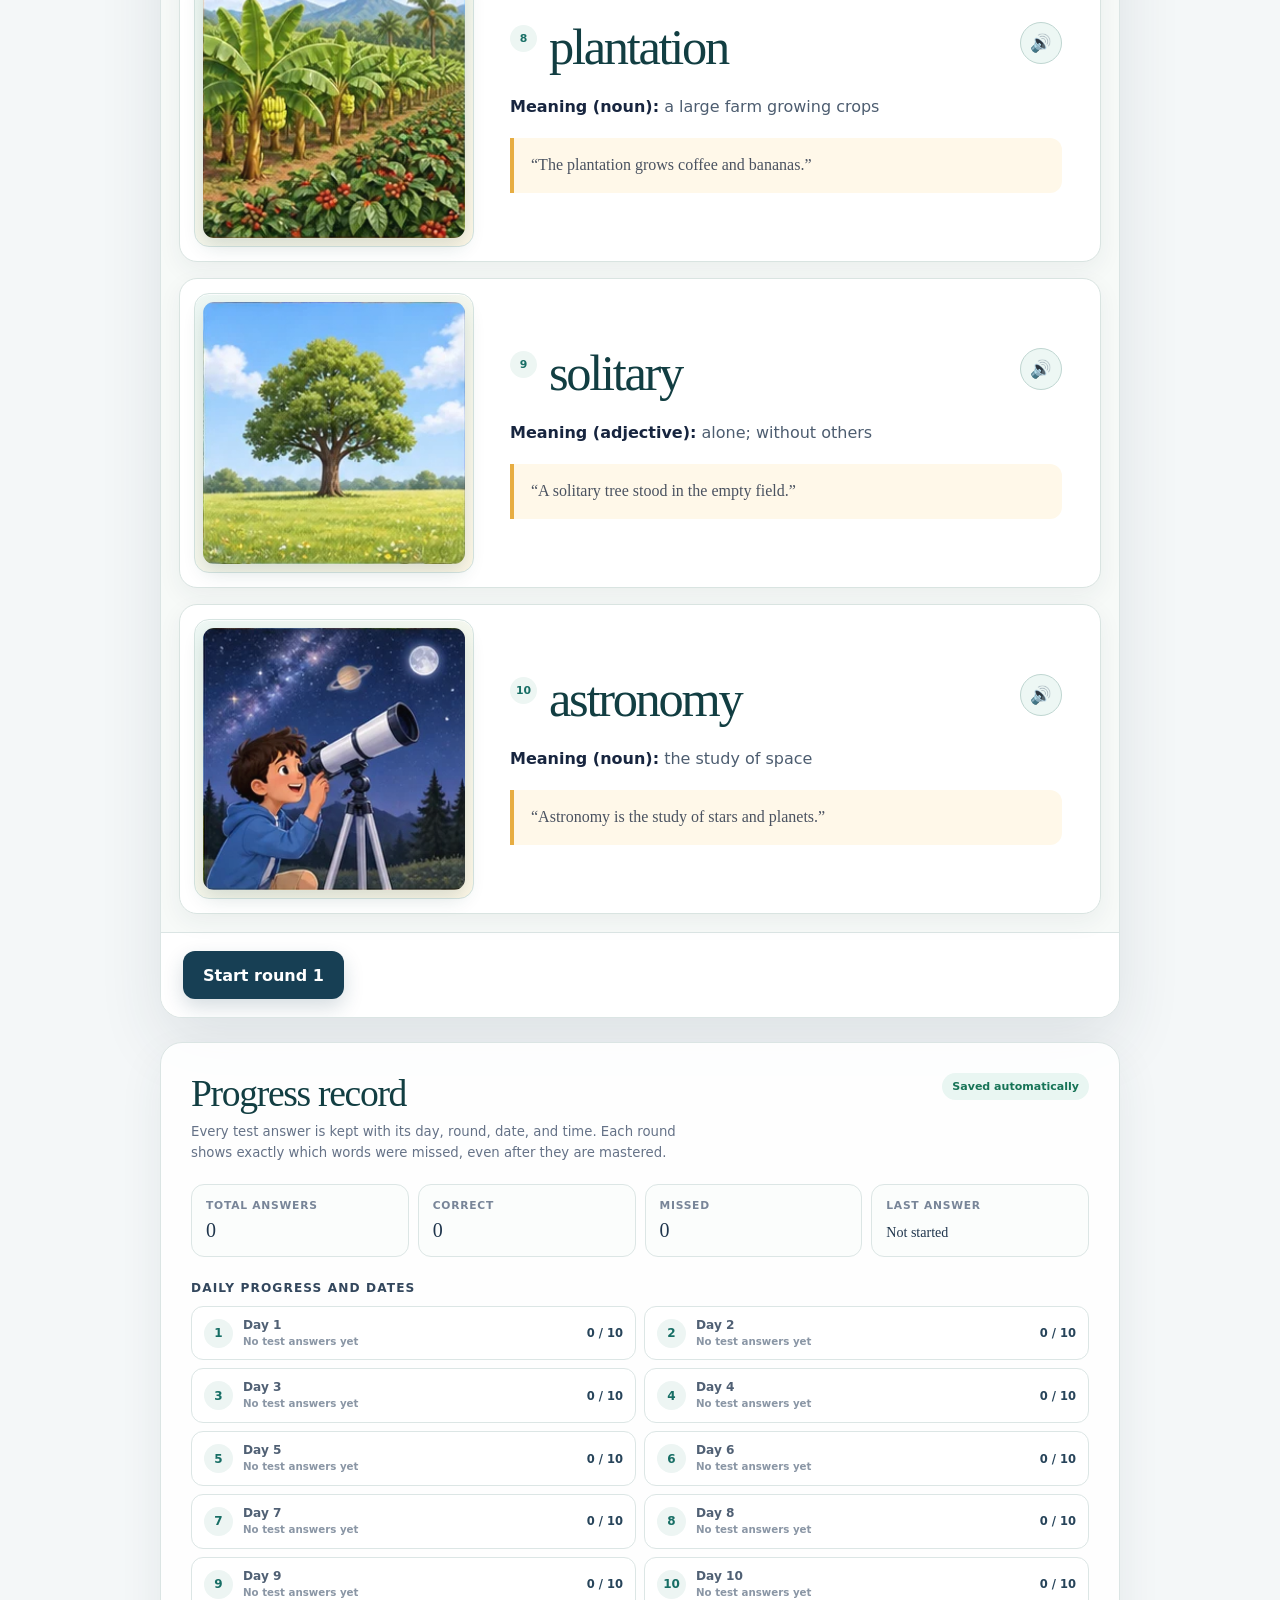
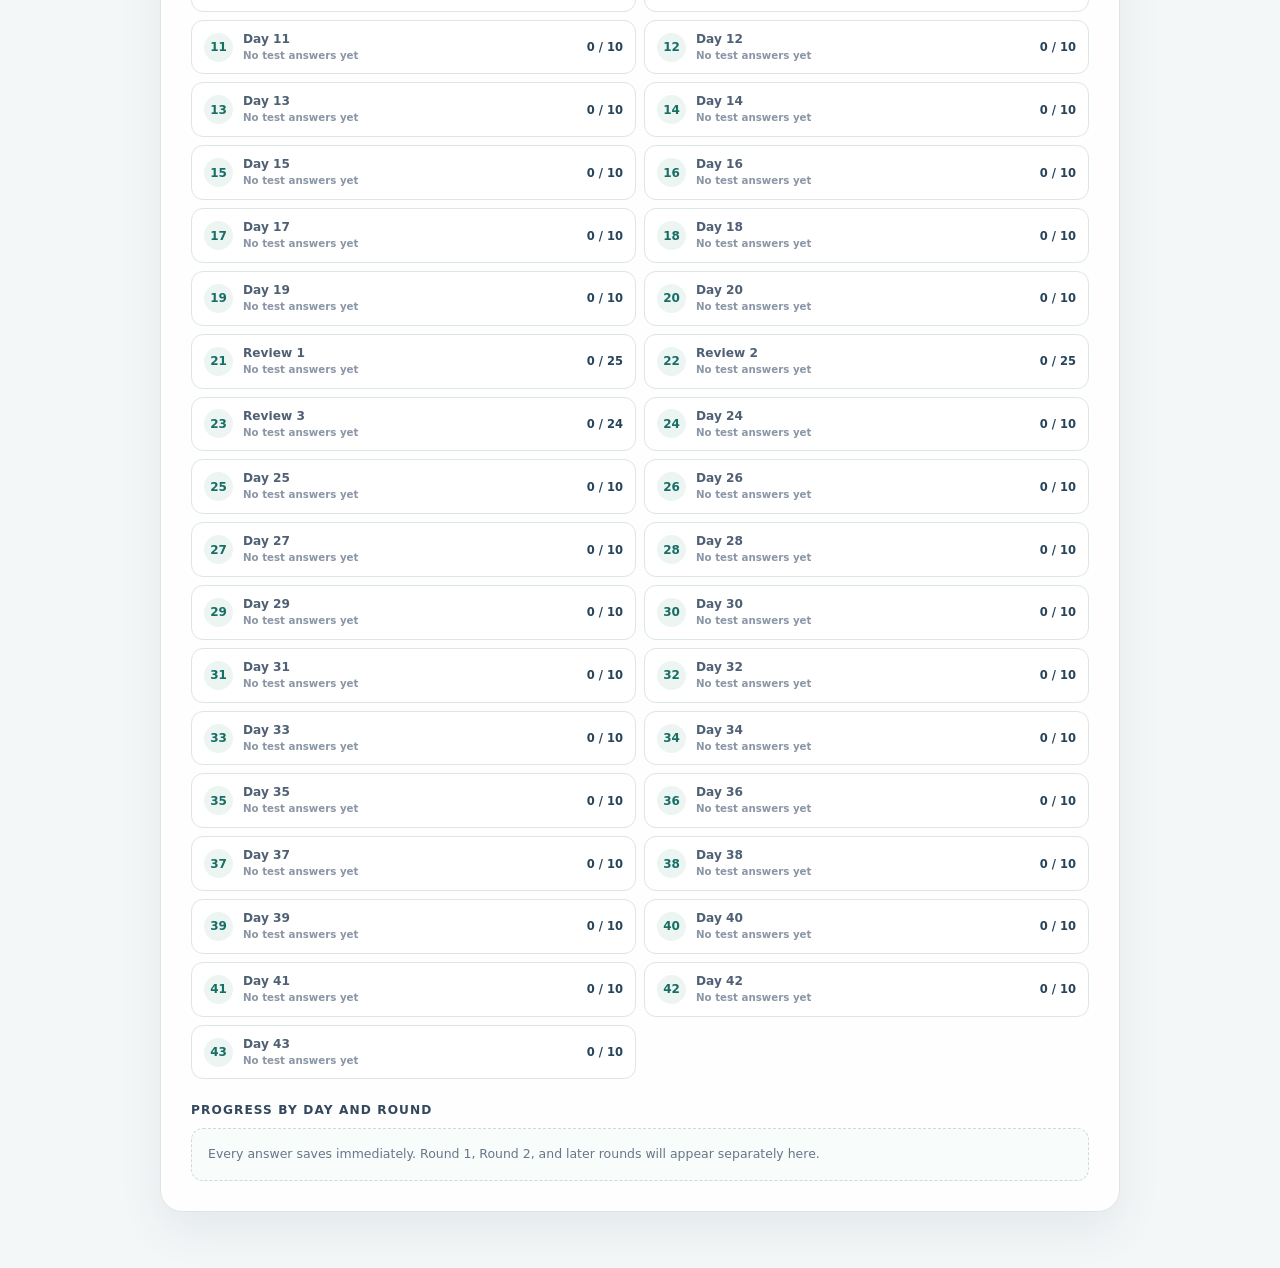
==== commit 8d9ca2d3: "Append 20 illustrated sessions for the next 200 To learn words after reviews" ====
--- a/docs/learn-2/index.html
+++ b/docs/learn-2/index.html
@@ -3,7 +3,7 @@
 <head>
   <meta charset="utf-8">
   <meta name="viewport" content="width=device-width, initial-scale=1">
-  <meta name="description" content="Learn the next 200 To learn words in 20 days, with missed-word rounds and saved online progress.">
+  <meta name="description" content="Learn 400 To learn words in 40 daily sessions, with illustrated reviews, missed-word rounds, and saved online progress.">
   <title>Harry’s Daily Vocabulary 2</title>
   <link rel="stylesheet" href="./styles.css?v=1">
 </head>
@@ -16,7 +16,7 @@
       </nav>
       <p class="eyebrow">Harry’s Daily Vocabulary 2 · To-learn list</p>
       <h1>Learn <em>and review.</em></h1>
-      <p class="intro">20 days · 10 new words a day. Then review the 74 Round 1 misses in 3 sessions: 25, 25, and 24 words.</p>
+      <p class="intro">Days 1–20 · Review 1–3 for the 74 Round 1 misses · Days 24–43 with 200 new words. Each new day has 10 illustrated words.</p>
     </div>
   </header>
 
@@ -46,6 +46,6 @@
   <div class="toast" id="toast" role="status" hidden></div>
 
   <script src="https://shangguanyun08.github.io/marco-learning-hub/shared-online-sync.js?v=1"></script>
-  <script src="./app.js?v=2"></script>
+  <script src="./app.js?v=3"></script>
 </body>
 </html>
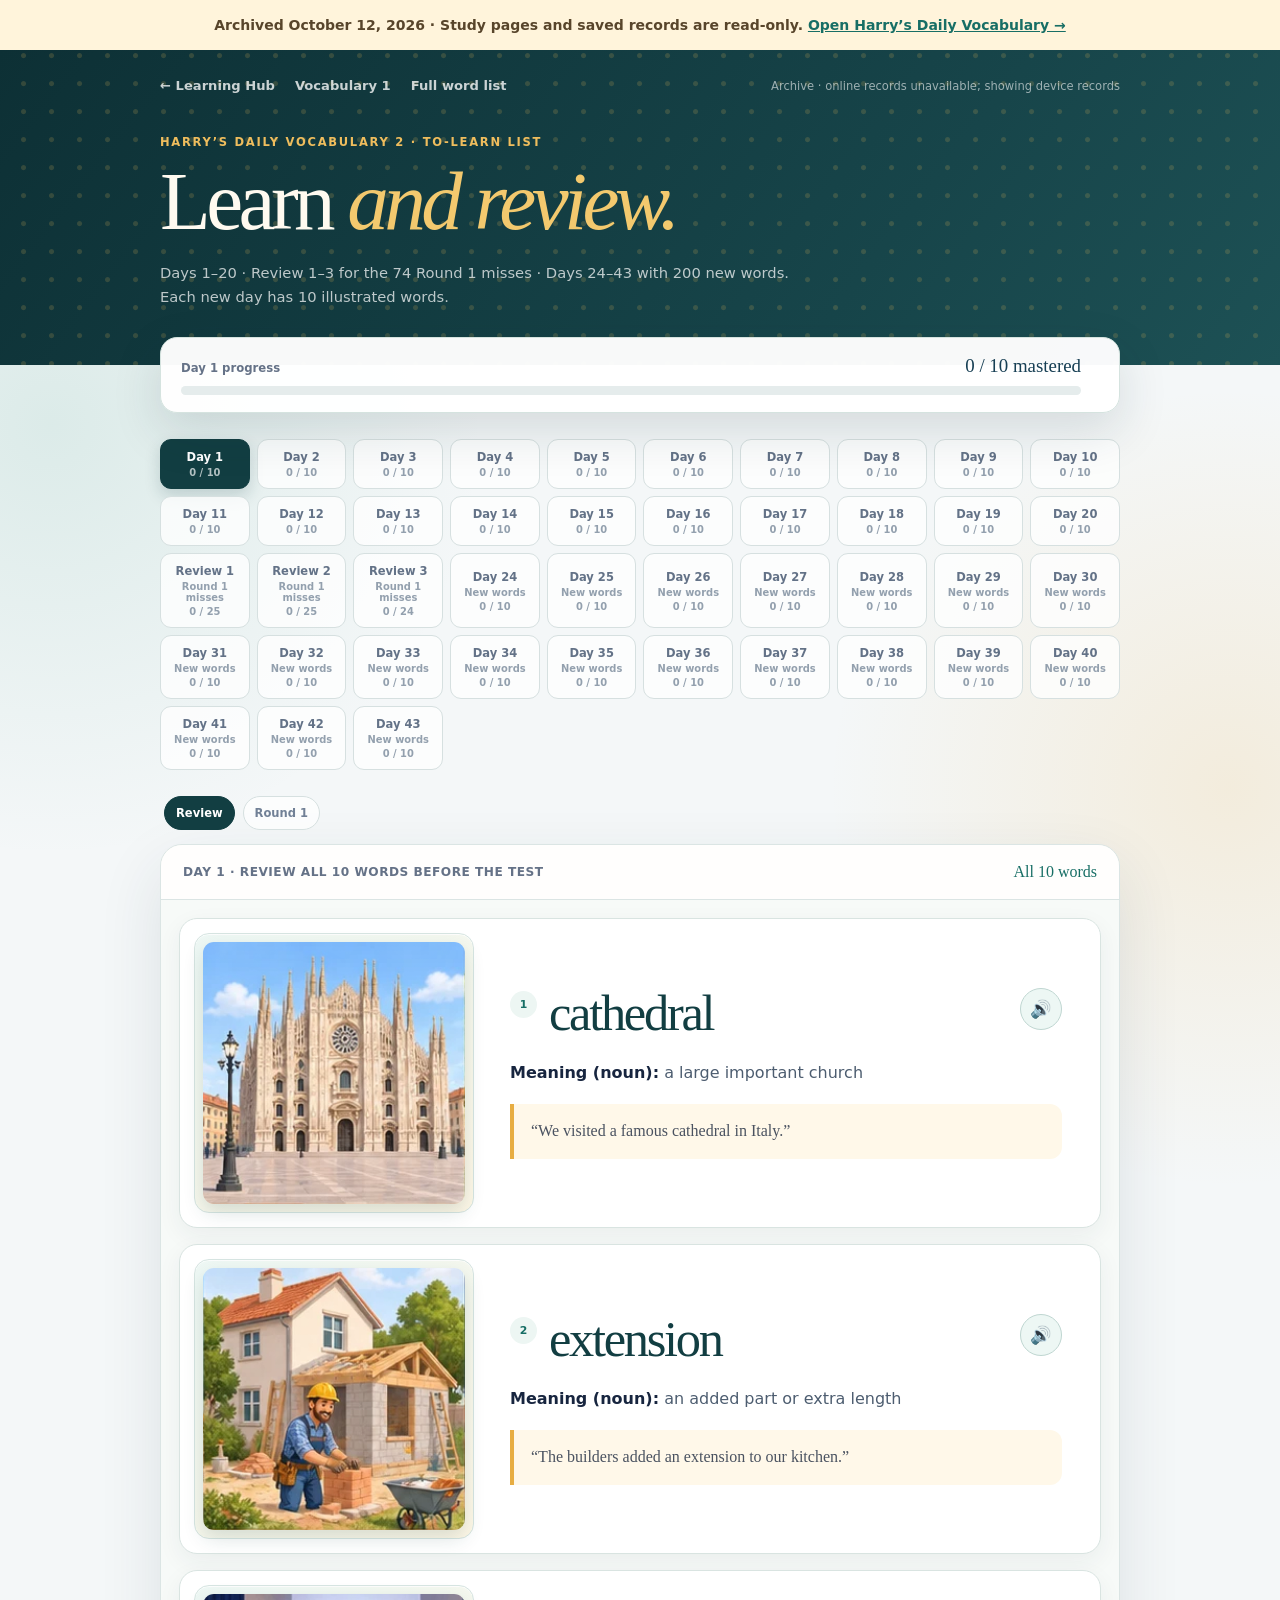
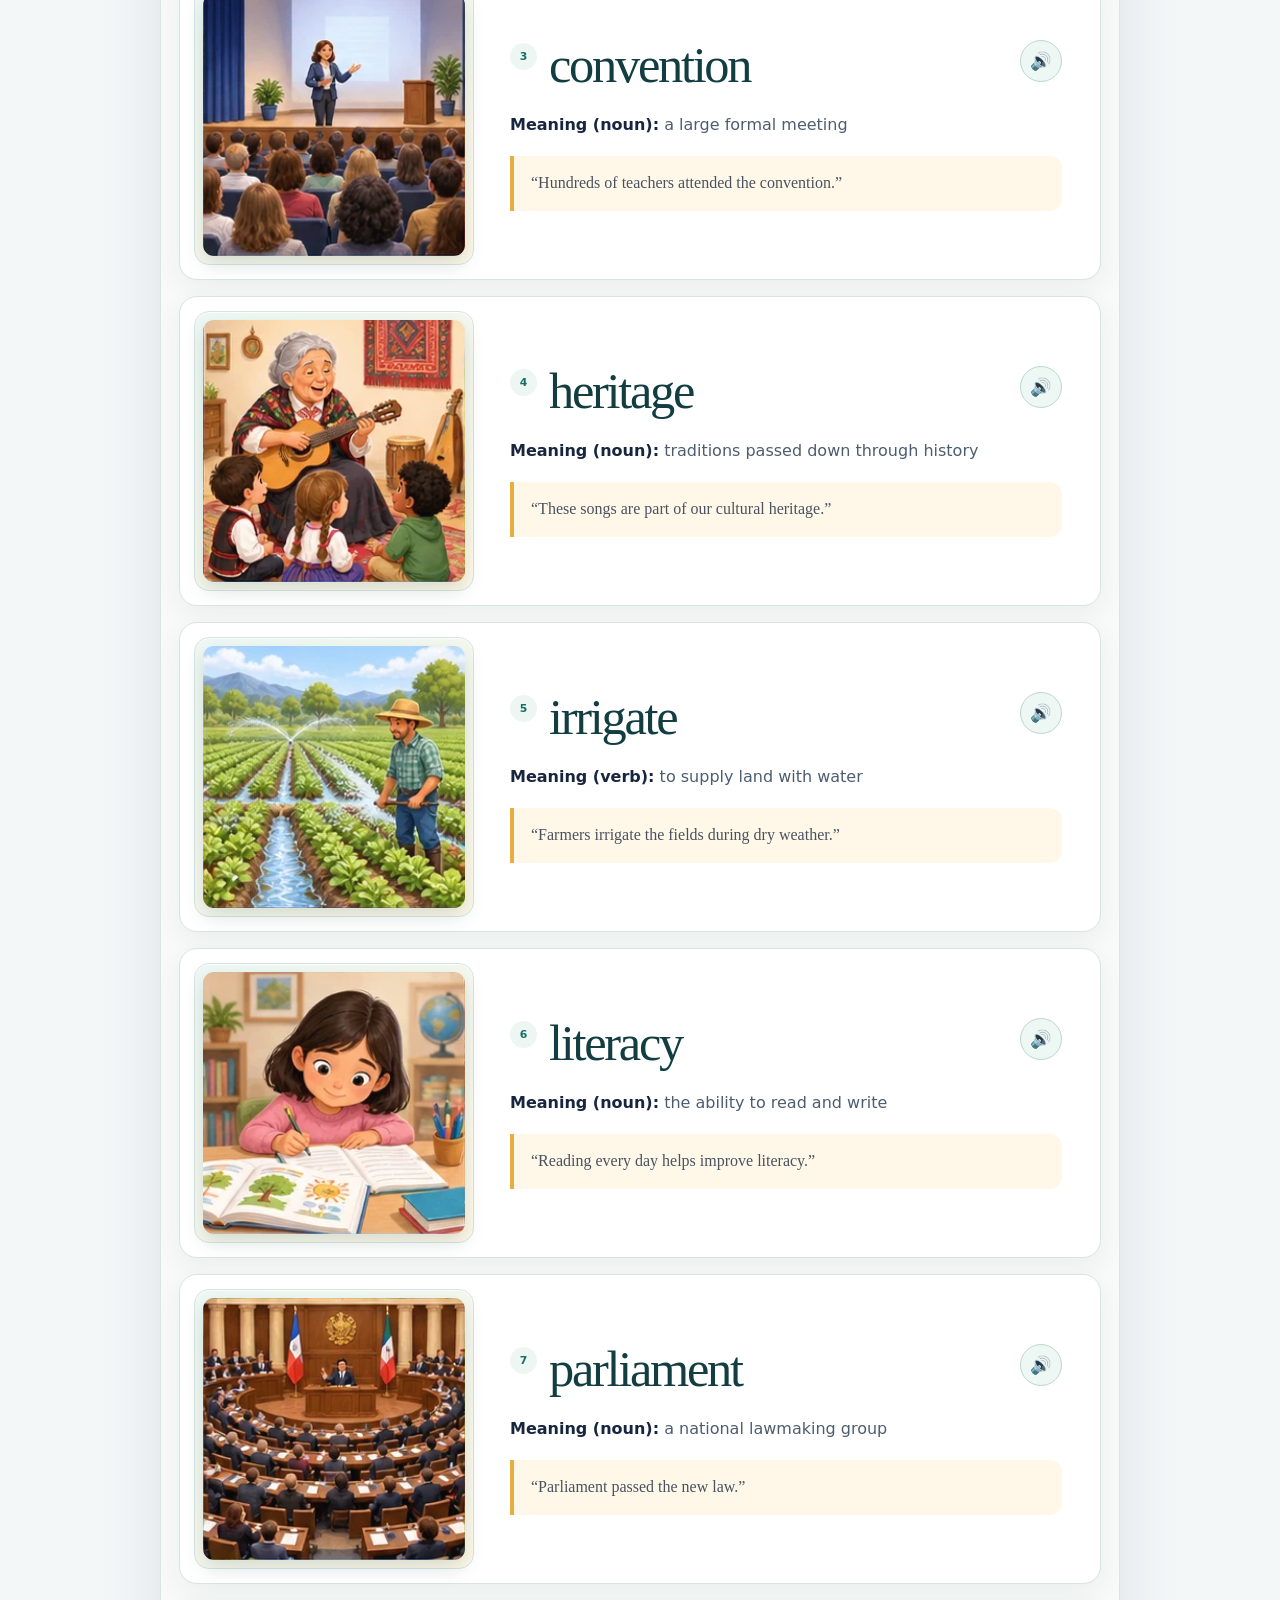
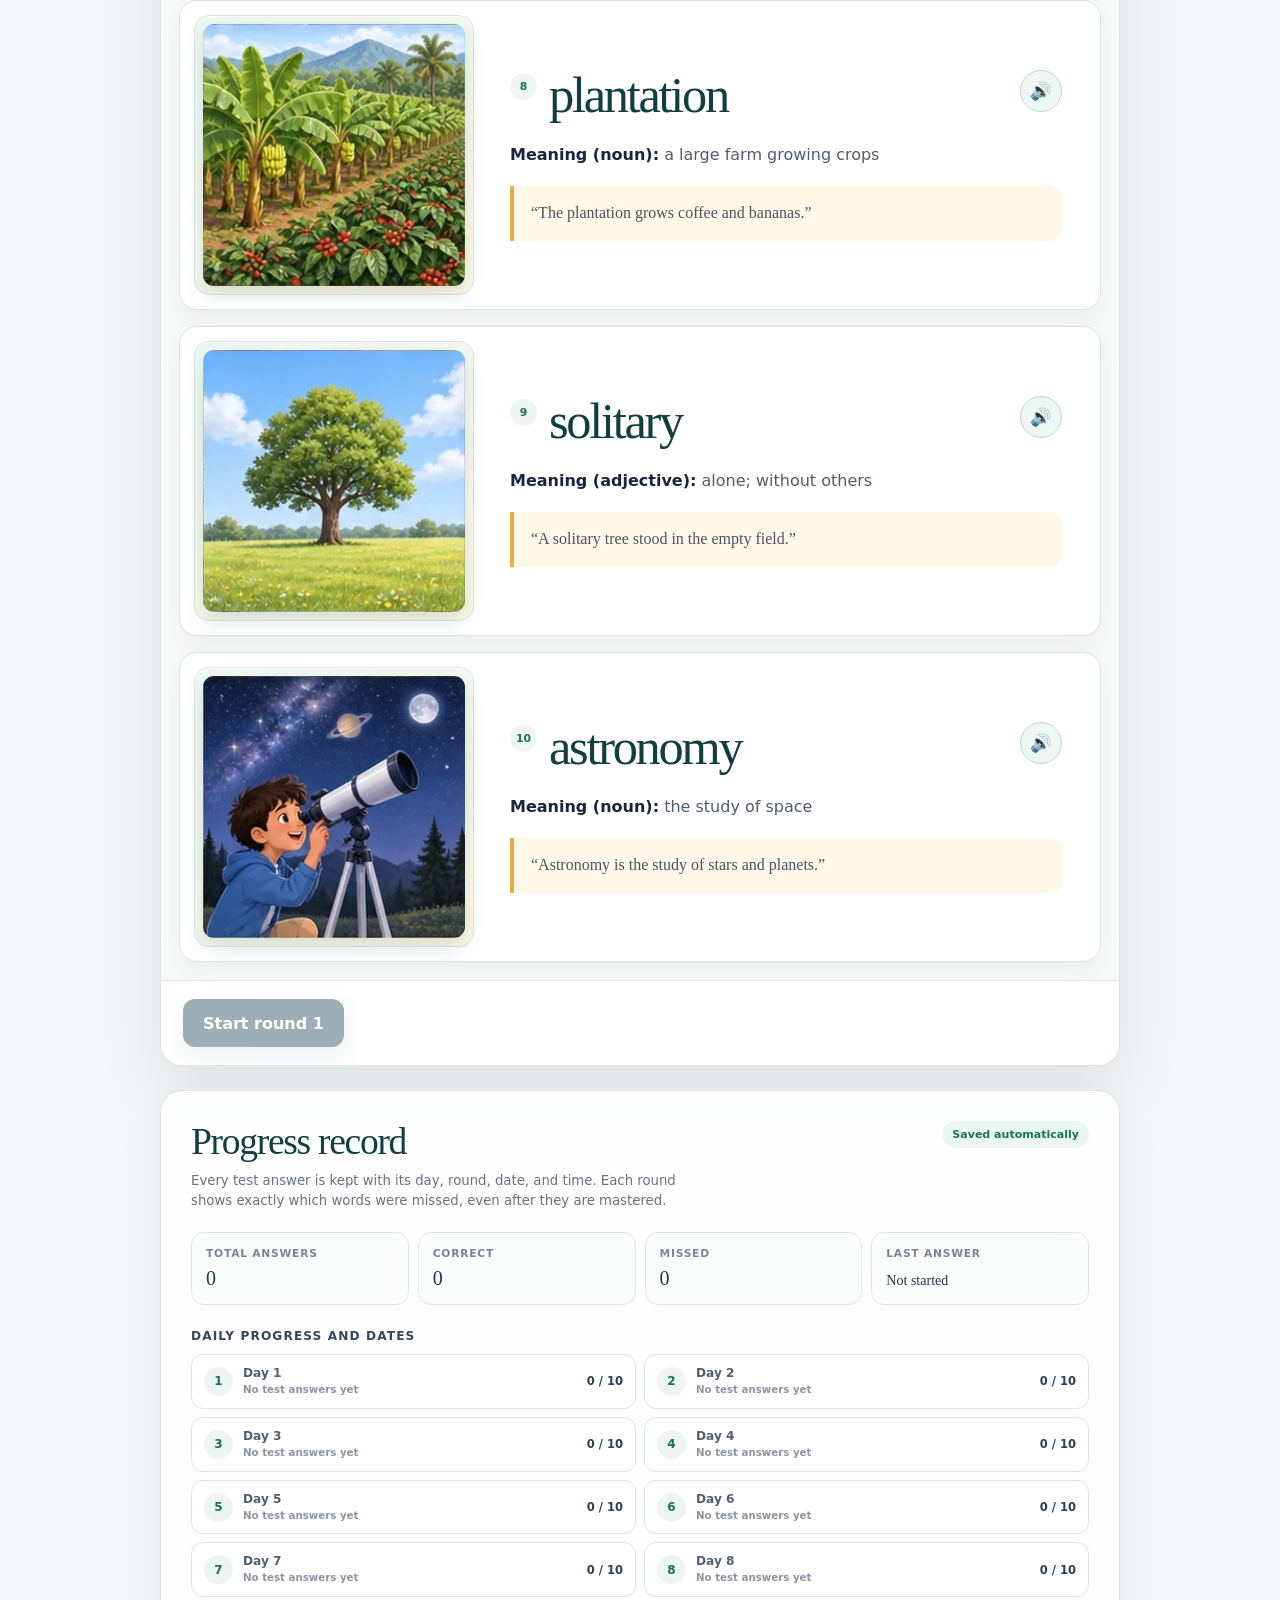
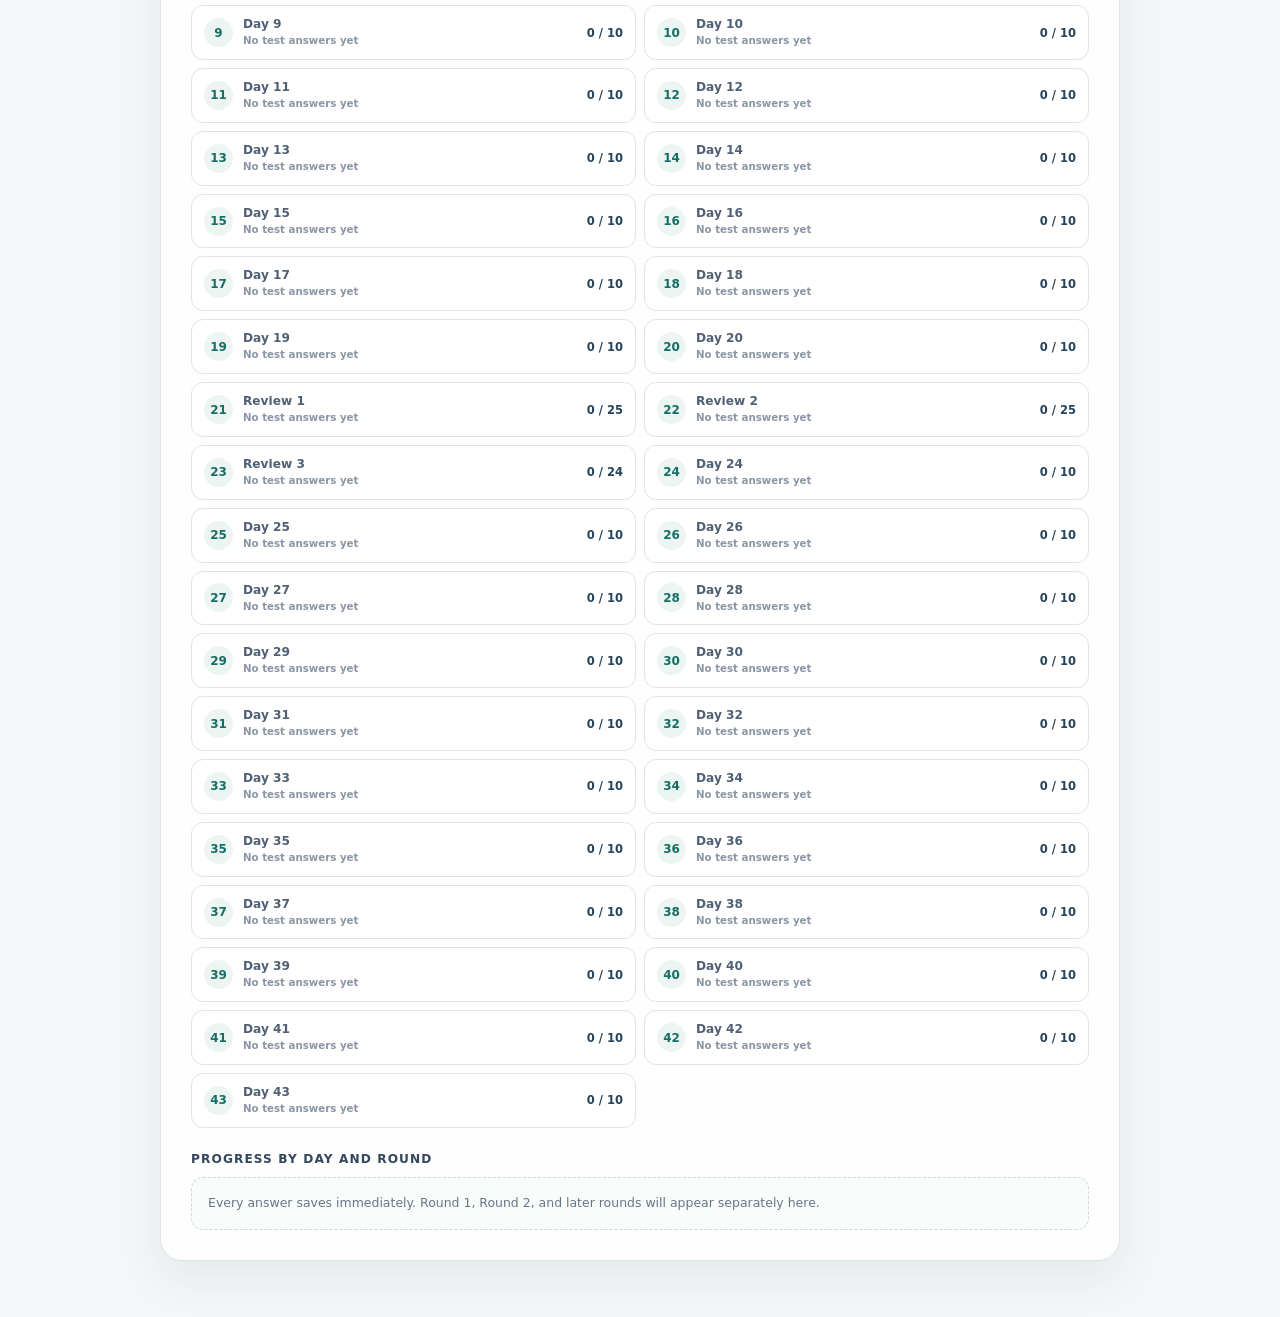
==== commit c12e2cb0: "Add gated 15-word review course and archive earlier lessons" ====
--- a/docs/learn-2/index.html
+++ b/docs/learn-2/index.html
@@ -8,6 +8,7 @@
   <link rel="stylesheet" href="./styles.css?v=1">
 </head>
 <body>
+  <aside class="archive-banner" aria-label="Archived course" style="padding:14px 20px;background:#fff4db;color:#58452b;text-align:center;font:600 14px/1.6 system-ui">Archived October 12, 2026 · Study pages and saved records are read-only. <a href="../review/" style="color:#176e65;font-weight:800">Open Harry’s Daily Vocabulary →</a></aside>
   <header class="topbar">
     <div class="topbar-inner">
       <nav class="nav" aria-label="Vocabulary navigation">
@@ -45,7 +46,6 @@
 
   <div class="toast" id="toast" role="status" hidden></div>
 
-  <script src="https://shangguanyun08.github.io/marco-learning-hub/shared-online-sync.js?v=1"></script>
-  <script src="./app.js?v=3"></script>
+  <script src="./app.js?v=4"></script>
 </body>
 </html>
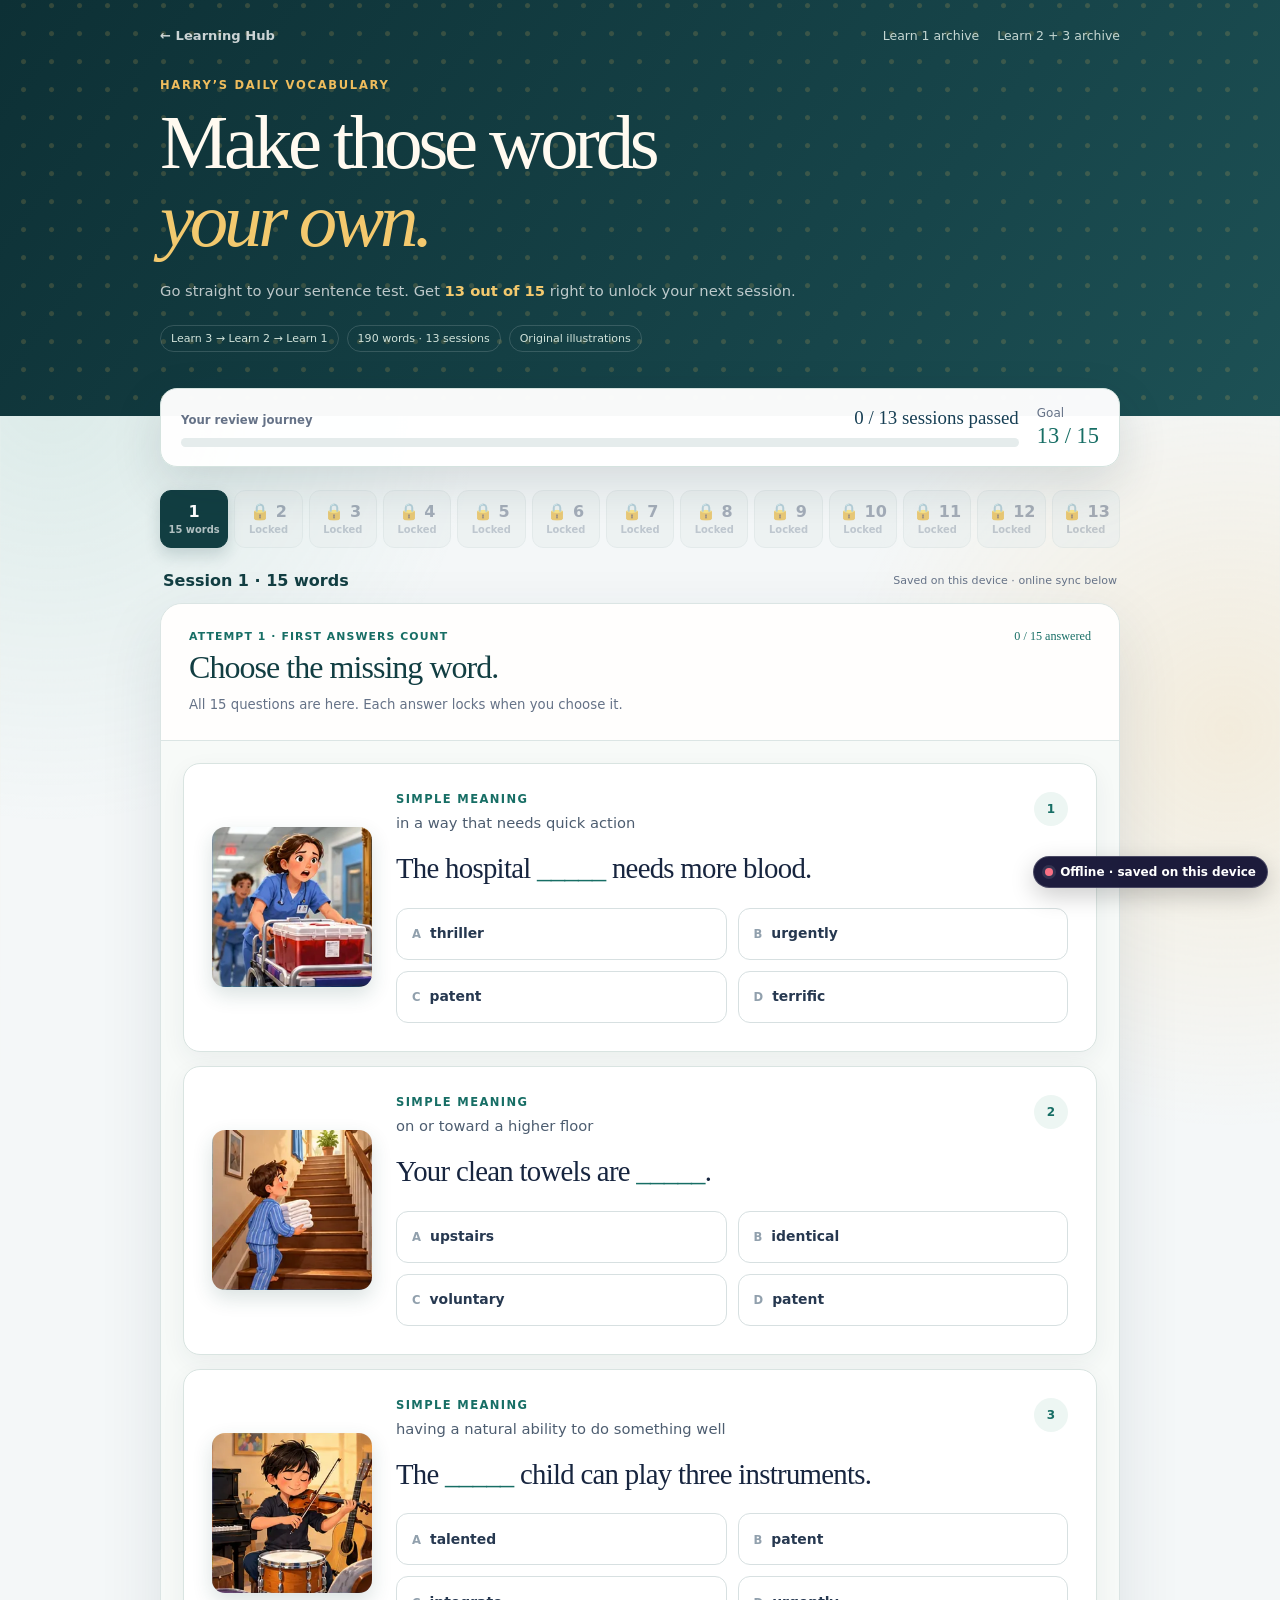
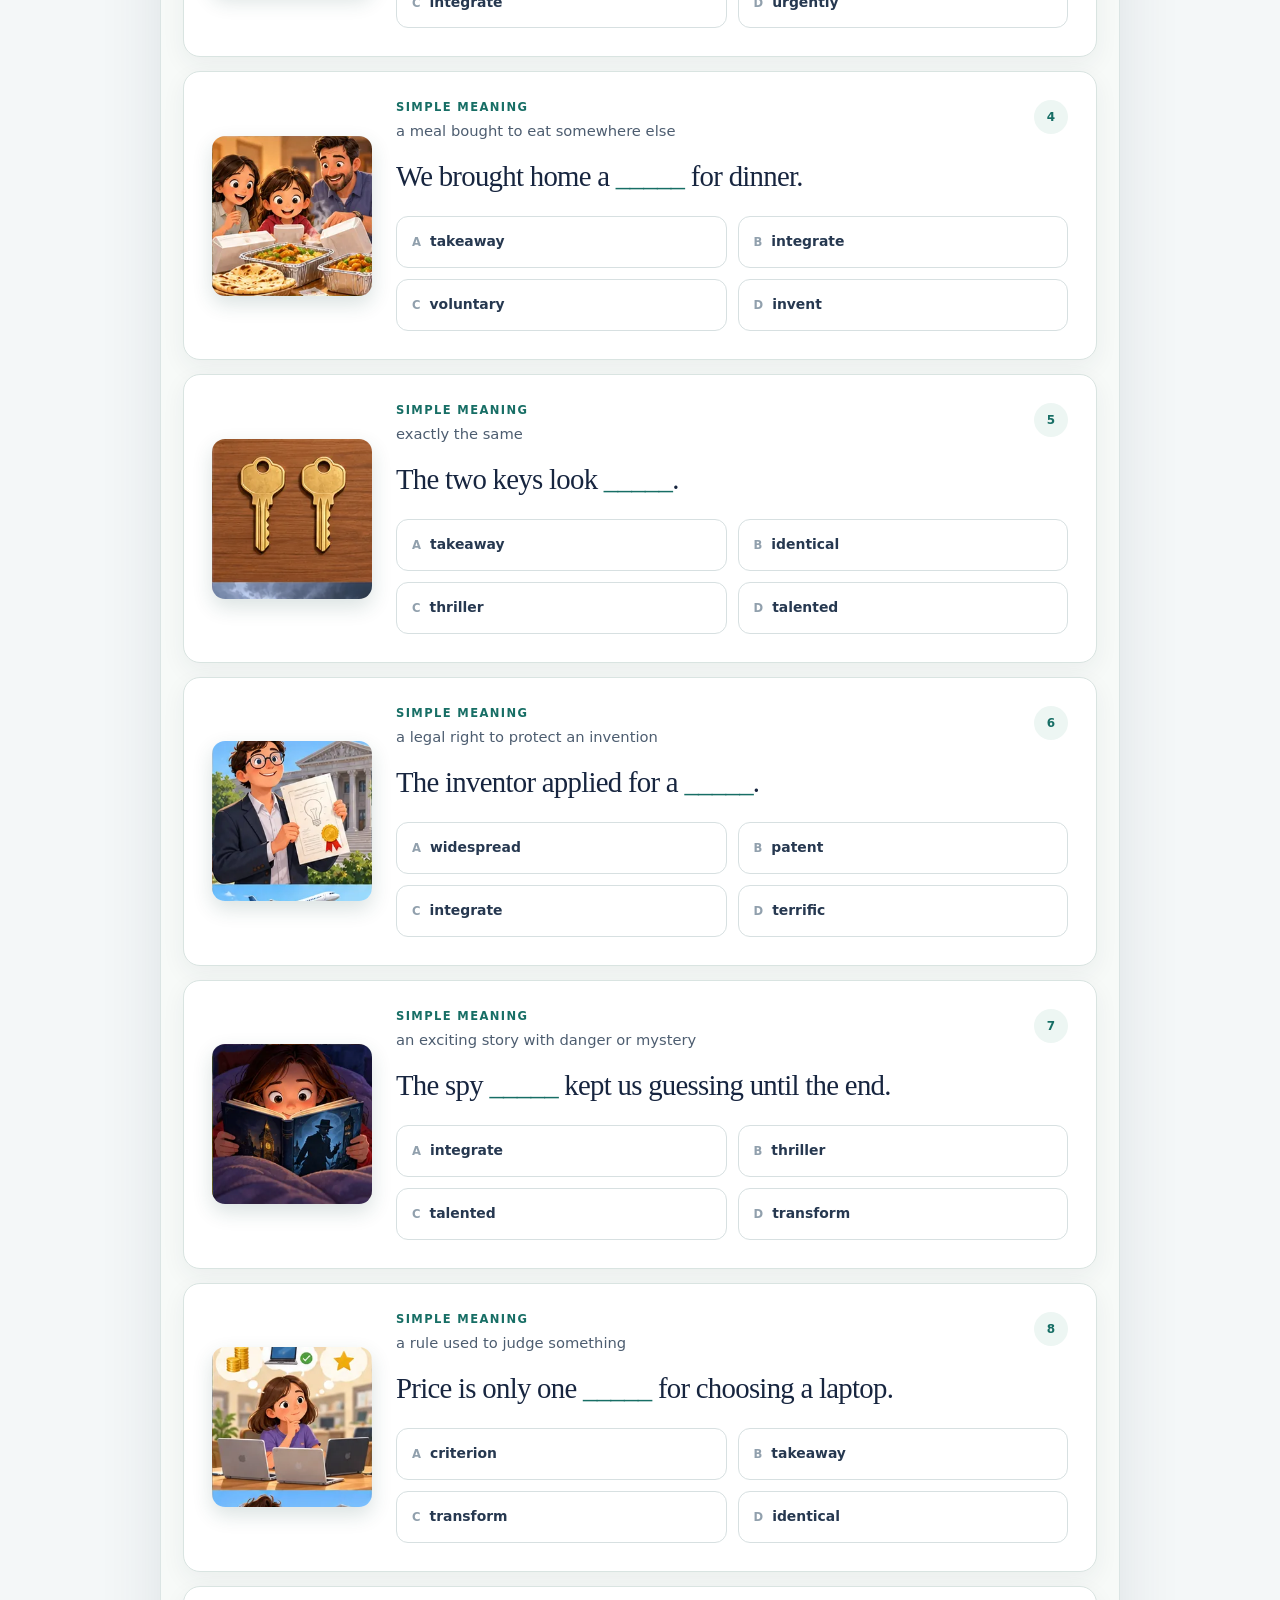
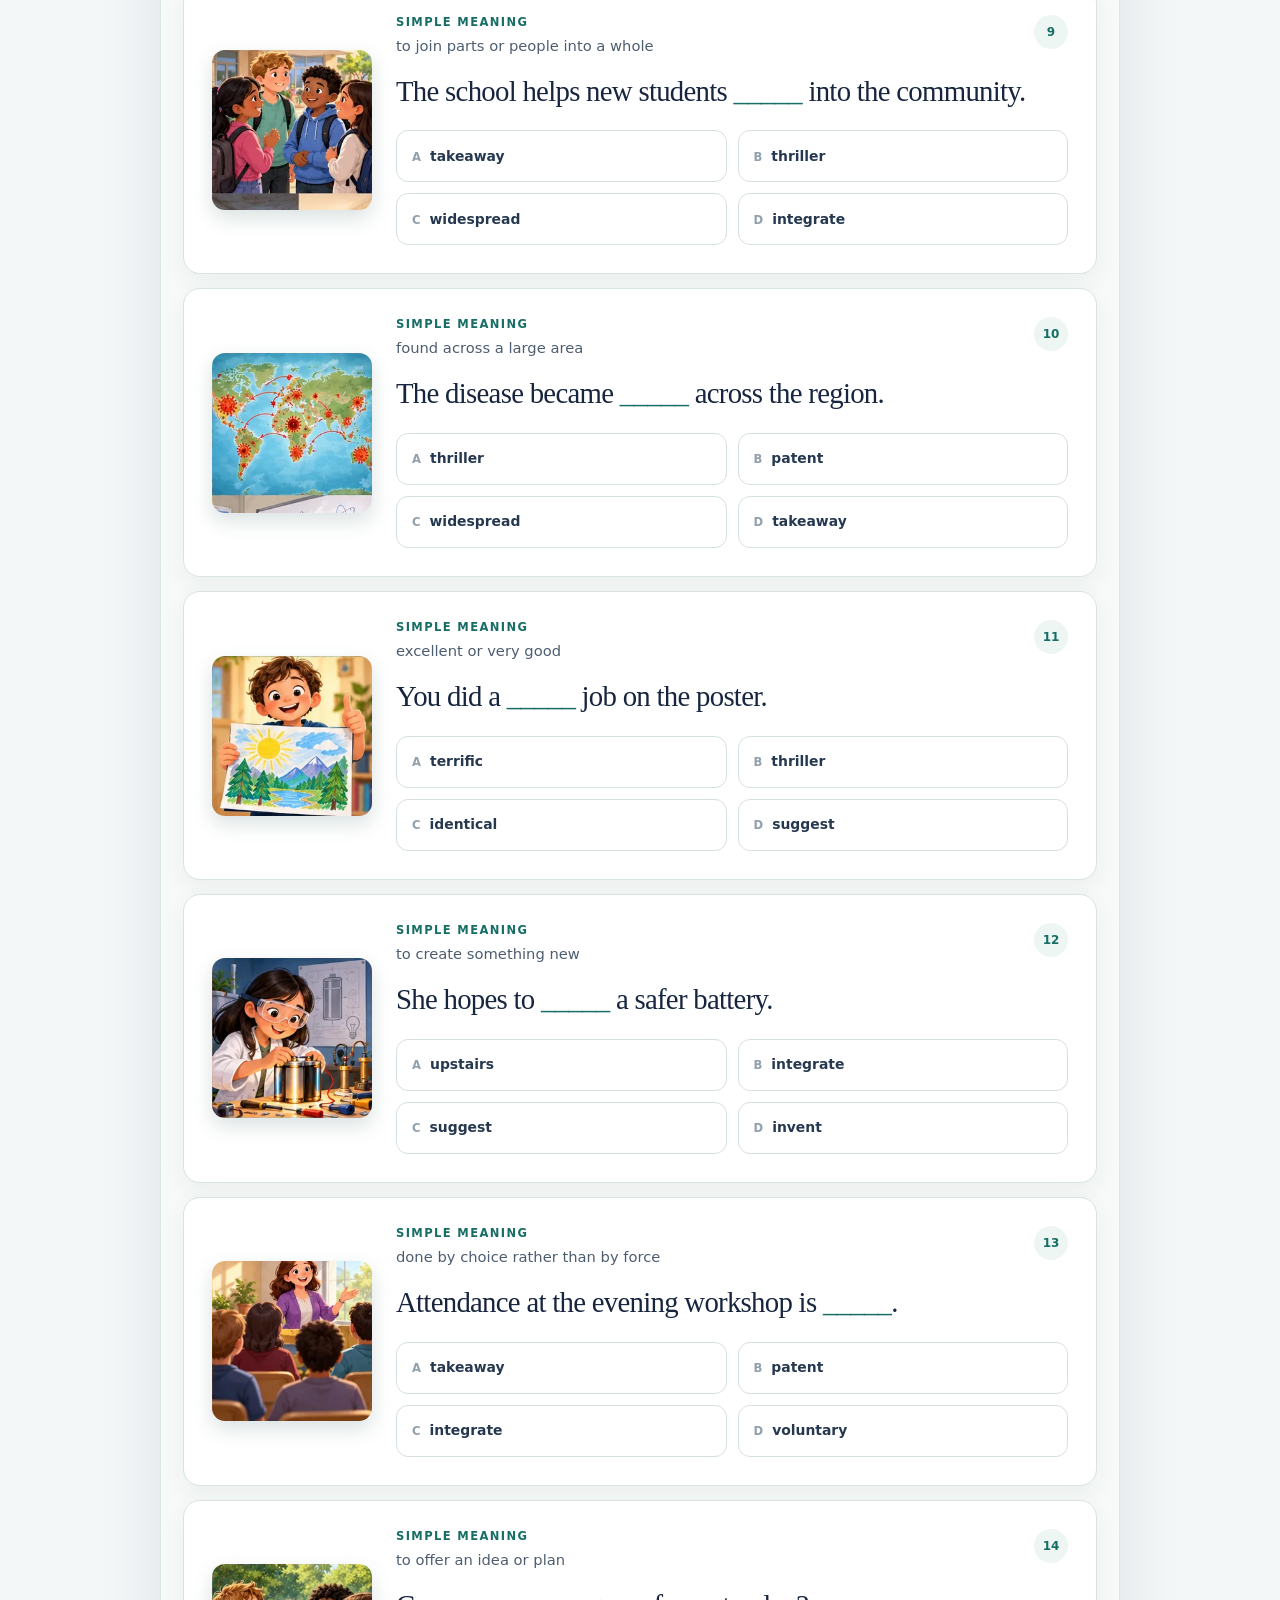
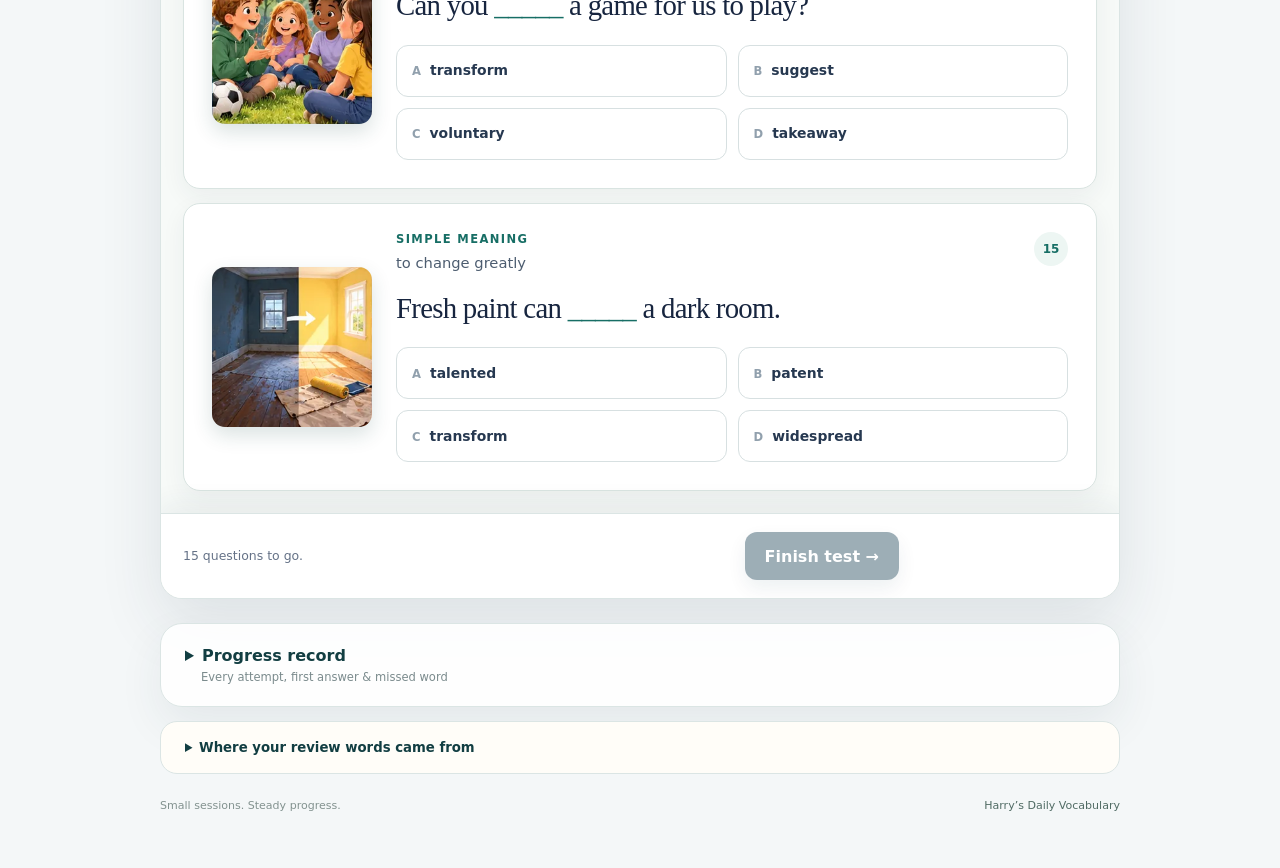
==== commit b3c7ac38: "Archive Learn 2 separately and redirect its entry point to review" ====
--- a/docs/learn-2/index.html
+++ b/docs/learn-2/index.html
@@ -3,49 +3,15 @@
 <head>
   <meta charset="utf-8">
   <meta name="viewport" content="width=device-width, initial-scale=1">
-  <meta name="description" content="Learn 400 To learn words in 40 daily sessions, with illustrated reviews, missed-word rounds, and saved online progress.">
-  <title>Harry’s Daily Vocabulary 2</title>
-  <link rel="stylesheet" href="./styles.css?v=1">
+  <meta name="description" content="Open Harry’s Daily Vocabulary: illustrated sentence tests from his earlier missed words.">
+  <title>Harry’s Daily Vocabulary</title>
+  <link rel="canonical" href="https://shangguanyun08.github.io/harry-vocabulary-1500/review/">
+  <script>location.replace('../review/' + location.search + location.hash);</script>
+  <meta http-equiv="refresh" content="0; url=../review/">
 </head>
 <body>
-  <aside class="archive-banner" aria-label="Archived course" style="padding:14px 20px;background:#fff4db;color:#58452b;text-align:center;font:600 14px/1.6 system-ui">Archived October 12, 2026 · Study pages and saved records are read-only. <a href="../review/" style="color:#176e65;font-weight:800">Open Harry’s Daily Vocabulary →</a></aside>
-  <header class="topbar">
-    <div class="topbar-inner">
-      <nav class="nav" aria-label="Vocabulary navigation">
-        <div class="course-links"><a class="back-link" href="https://shangguanyun08.github.io/marco-learning-hub/">← Learning Hub</a><a class="back-link" href="../learn/">Vocabulary 1</a><a class="back-link" href="../">Full word list</a></div>
-        <span class="save-note">Progress and answer history sync automatically</span>
-      </nav>
-      <p class="eyebrow">Harry’s Daily Vocabulary 2 · To-learn list</p>
-      <h1>Learn <em>and review.</em></h1>
-      <p class="intro">Days 1–20 · Review 1–3 for the 74 Round 1 misses · Days 24–43 with 200 new words. Each new day has 10 illustrated words.</p>
-    </div>
-  </header>
-
-  <main class="shell">
-    <section class="status-card" aria-label="Learning progress">
-      <div>
-        <div class="progress-copy"><span id="progress-label">Loading Day 1</span><strong id="progress-number">0 / 10 mastered</strong></div>
-        <div class="progress-track" aria-hidden="true"><span id="progress-bar"></span></div>
-      </div>
-      <div class="status-actions">
-        <button class="test-now" id="start-test" type="button">Start round 1 test</button>
-      </div>
-    </section>
-
-    <div class="sessions" id="sessions" aria-label="Choose a learning day"></div>
-    <div class="rounds" id="rounds" aria-label="Learning steps"></div>
-    <section class="card" id="card" aria-live="polite"><div class="center-body"><div><div class="seal" aria-hidden="true">…</div><h2>Loading to-learn words</h2></div></div></section>
-    <section class="record-card" id="record-card" aria-labelledby="record-title">
-      <div class="record-head">
-        <div><h2 id="record-title">Progress record</h2><p>Every test answer is kept with its day, round, date, and time. Each round shows exactly which words were missed, even after they are mastered.</p></div>
-        <span class="record-badge">Saved automatically</span>
-      </div>
-      <div id="record-content"><p class="empty-record">Your dated learning record will appear here after the first test answer.</p></div>
-    </section>
-  </main>
-
-  <div class="toast" id="toast" role="status" hidden></div>
-
-  <script src="./app.js?v=4"></script>
+  <h1>Harry’s Daily Vocabulary</h1>
+  <p><a href="../review/">Open the current daily vocabulary site →</a></p>
+  <p><a href="./archive.html">View the Learn 2 + 3 archive and saved records</a></p>
 </body>
 </html>
